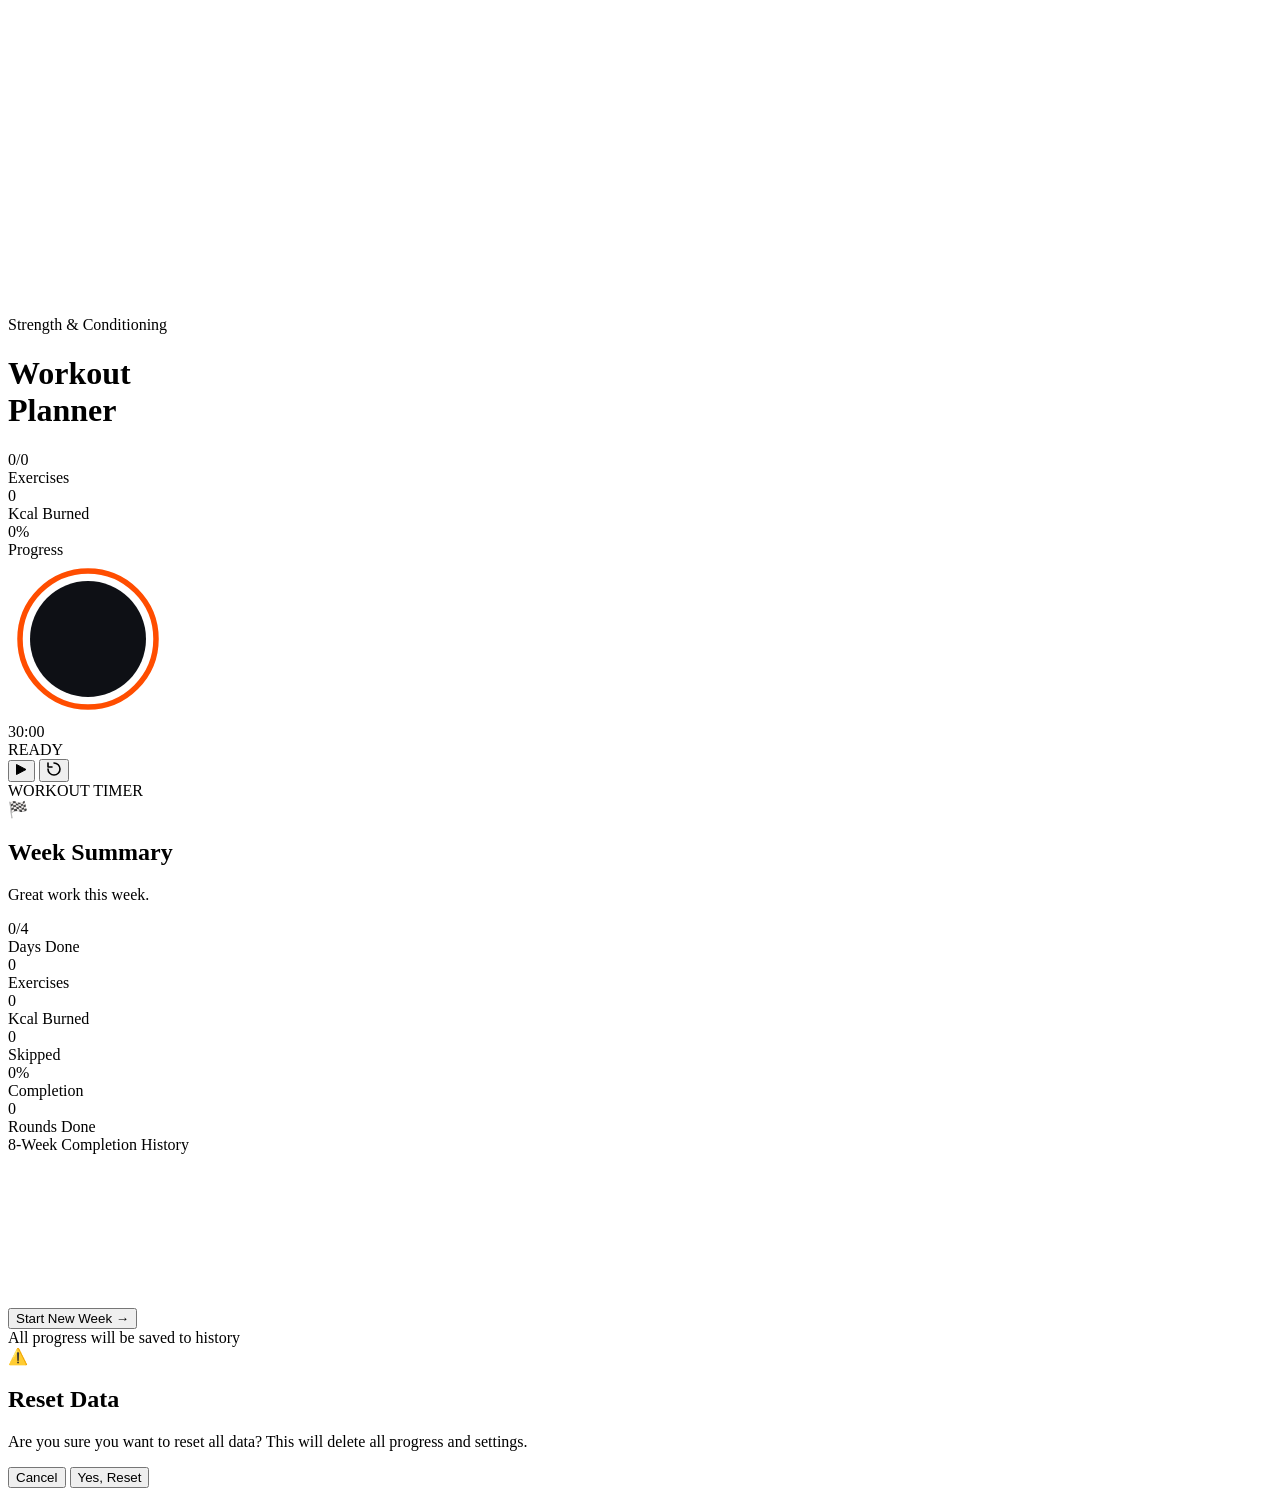
==== index.html @ 4bdf4607 "Add initial index.html for Workout Planner Initial HTML structure for the Workout Planner applicatio" ====
<!DOCTYPE html>
<html lang="en">
<head>
  <meta charset="UTF-8">
  <meta name="viewport" content="width=device-width, initial-scale=1.0">
  <title>Workout Planner</title>
  <link rel="preconnect" href="https://fonts.googleapis.com">
  <link href="https://fonts.googleapis.com/css2?family=Bebas+Neue&family=Syne:wght@300;400;500;600&display=swap" rel="stylesheet">
  <link rel="stylesheet" href="style.css">
</head>
<body>

  <!-- Particle background -->
  <canvas id="canvas"></canvas>

  <!-- Click ripple layer -->
  <div id="ripple-container"></div>

  <!-- Confetti canvas layer -->
  <canvas id="confetti-canvas"></canvas>

  <div class="wrap">

    <!-- ── Header ─────────────────────────────────────────── -->
    <header>
      <div class="eyebrow">Strength &amp; Conditioning</div>
      <h1>Workout<br>Planner</h1>
      <div class="header-divider"></div>
      <!-- Streak counter rendered by JS -->
      <div id="streak-display" class="streak-display" style="display:none"></div>
    </header>

    <!-- ── Stats Bar ──────────────────────────────────────── -->
    <div class="stats">
      <div class="stat">
        <div class="stat-num" id="s-progress">0/0</div>
        <div class="stat-lbl">Exercises</div>
      </div>
      <div class="stat">
        <div class="stat-num" id="s-cals">0</div>
        <div class="stat-lbl">Kcal Burned</div>
      </div>
      <div class="stat">
        <div class="stat-num" id="s-pct">0%</div>
        <div class="stat-lbl">Progress</div>
      </div>
    </div>

    <!-- ── Day Cards (rendered by JS) ────────────────────── -->
    <div class="days" id="days-container"></div>

  </div><!-- /wrap -->

  <!-- ── Timer Widget ───────────────────────────────────── -->
  <div class="timer-wrap" id="timerWidget">
    <div class="timer-svg-wrap" id="timerSvgWrap">
      <svg viewBox="0 0 160 160" width="160" height="160">
        <!-- Track -->
        <circle cx="80" cy="80" r="68"
          fill="none" stroke="rgba(255,255,255,0.05)" stroke-width="5.5"/>
        <!-- Progress Arc -->
        <circle id="timerArc" cx="80" cy="80" r="68"
          fill="none" stroke="#FF4D00" stroke-width="5.5"
          stroke-linecap="round"
          stroke-dasharray="427.26 427.26"
          transform="rotate(-90 80 80)"/>
        <!-- Inner bg -->
        <circle cx="80" cy="80" r="58" fill="rgba(7,9,14,0.97)"/>
      </svg>
      <div class="timer-inner">
        <div id="timerTime">30:00</div>
        <div class="timer-status" id="timerStatus">READY</div>
        <div class="timer-btns">
          <button class="tbtn tbtn-play" id="timerPlayBtn" title="Play / Pause">
            <svg id="playIcon" width="11" height="13" viewBox="0 0 11 13" fill="currentColor">
              <path d="M0.5 1.5L10 6.5L0.5 11.5V1.5Z" stroke="currentColor" stroke-width="1" stroke-linejoin="round"/>
            </svg>
            <svg id="pauseIcon" width="11" height="13" viewBox="0 0 11 13" fill="currentColor" style="display:none">
              <rect x="0.5" y="1" width="3.5" height="11" rx="1"/>
              <rect x="7" y="1" width="3.5" height="11" rx="1"/>
            </svg>
          </button>
          <button class="tbtn tbtn-reset" id="timerResetBtn" title="Reset">
            <svg width="14" height="14" viewBox="0 0 14 14" fill="none" stroke="currentColor" stroke-width="1.6" stroke-linecap="round" stroke-linejoin="round">
              <path d="M1 7A6 6 0 1 0 7 1"/>
              <polyline points="1,1 1,5 5,5"/>
            </svg>
          </button>
        </div>
      </div>
    </div>
    <!-- Rest mode label shown beneath timer when auto-triggered -->
    <div class="timer-label" id="timerLabel">WORKOUT TIMER</div>
  </div>

  <!-- ── Week Summary Modal ─────────────────────────────── -->
  <div class="modal-bg" id="weekModal">
    <div class="modal">
      <div class="modal-icon">🏁</div>
      <h2>Week Summary</h2>
      <p class="modal-msg" id="m-msg">Great work this week.</p>

      <div class="modal-stats">
        <div class="modal-stat modal-stat-accent">
          <div class="modal-stat-num" id="m-days">0/4</div>
          <div class="modal-stat-lbl">Days Done</div>
        </div>
        <div class="modal-stat">
          <div class="modal-stat-num" id="m-exer">0</div>
          <div class="modal-stat-lbl">Exercises</div>
        </div>
        <div class="modal-stat modal-stat-cals">
          <div class="modal-stat-num" id="m-cals">0</div>
          <div class="modal-stat-lbl">Kcal Burned</div>
        </div>
        <div class="modal-stat">
          <div class="modal-stat-num" id="m-skipped">0</div>
          <div class="modal-stat-lbl">Skipped</div>
        </div>
        <div class="modal-stat">
          <div class="modal-stat-num" id="m-pct">0%</div>
          <div class="modal-stat-lbl">Completion</div>
        </div>
        <div class="modal-stat">
          <div class="modal-stat-num" id="m-rounds">0</div>
          <div class="modal-stat-lbl">Rounds Done</div>
        </div>
      </div>

      <!-- Previous week comparison -->
      <div class="prev-week-row" id="prevWeekRow" style="display:none">
        <span class="pw-label">vs last week</span>
        <span class="pw-delta" id="pw-delta"></span>
      </div>

      <!-- 8-Week Progress Chart -->
      <div class="week-chart-wrap" id="weekChartWrap">
        <div class="week-chart-title">8-Week Completion History</div>
        <canvas id="weekChart" class="week-chart"></canvas>
      </div>

      <button class="btn-primary" id="newWeekBtn">Start New Week →</button>
      <div class="modal-hint">All progress will be saved to history</div>
    </div>
  </div>

  <!-- ── Reset Data Modal ─────────────────────────────── -->
  <div class="modal-bg" id="resetModal">
    <div class="modal">
      <div class="modal-icon">⚠️</div>
      <h2>Reset Data</h2>
      <p class="modal-msg">Are you sure you want to reset all data? This will delete all progress and settings.</p>
      <div class="modal-actions">
        <button class="btn-secondary" id="resetCancel">Cancel</button>
        <button class="btn-primary" id="resetConfirm">Yes, Reset</button>
      </div>
    </div>
  </div>

  <script src="app.js"></script>
</body>
</html>
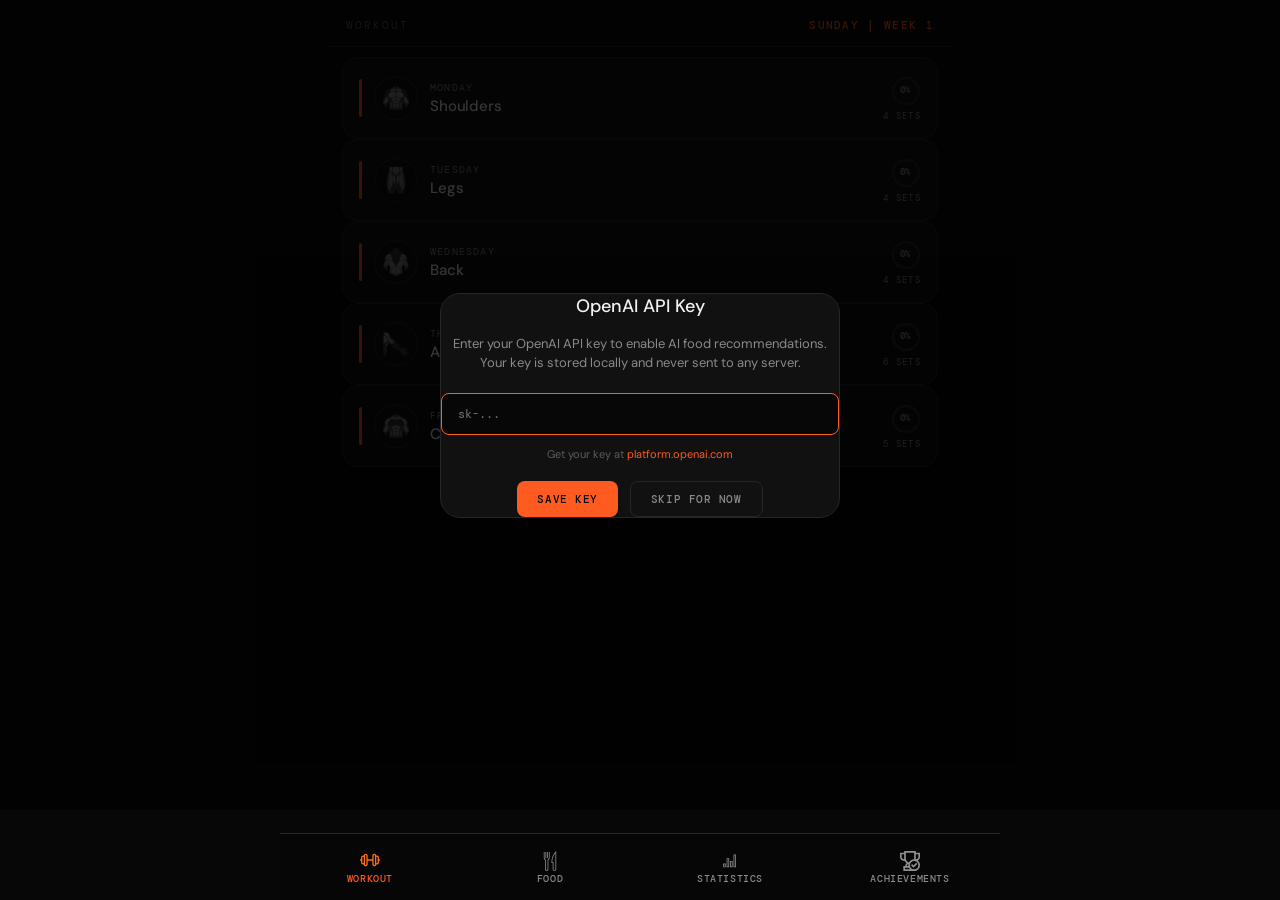
==== commit 74d97bdf: "Add files via upload" ====
--- a/index.html
+++ b/index.html
@@ -2,161 +2,281 @@
 <html lang="en">
 <head>
   <meta charset="UTF-8">
-  <meta name="viewport" content="width=device-width, initial-scale=1.0">
+  <meta name="viewport" content="width=device-width, initial-scale=1.0, viewport-fit=cover">
   <title>Workout Planner</title>
   <link rel="preconnect" href="https://fonts.googleapis.com">
-  <link href="https://fonts.googleapis.com/css2?family=Bebas+Neue&family=Syne:wght@300;400;500;600&display=swap" rel="stylesheet">
-  <link rel="stylesheet" href="style.css">
+  <link href="https://fonts.googleapis.com/css2?family=DM+Mono:wght@300;400;500&family=DM+Sans:ital,wght@0,300;0,400;0,500;1,300&display=swap" rel="stylesheet">
+  <link rel="stylesheet" href="workout.css">
 </head>
 <body>
-
-  <!-- Particle background -->
-  <canvas id="canvas"></canvas>
-
-  <!-- Click ripple layer -->
-  <div id="ripple-container"></div>
-
-  <!-- Confetti canvas layer -->
-  <canvas id="confetti-canvas"></canvas>
-
-  <div class="wrap">
-
-    <!-- ── Header ─────────────────────────────────────────── -->
+  <div id="achievement-toast" class="achievement-toast">
+    <span class="achievement-toast-icon"></span>
+    <span class="achievement-toast-text"></span>
+  </div>
+  <div id="achievement-overlay" class="achievement-overlay">
+    <div class="achievement-icon-wrapper">
+      <img id="achievement-icon-img" src="" alt="">
+    </div>
+    <div class="achievement-name" id="achievement-name-text"></div>
+    <div class="achievement-quote" id="achievement-quote-text">"This is just the beginning"</div>
+  </div>
+  <div id="week-modal" class="modal hidden">
+    <div class="modal-backdrop"></div>
+    <div class="modal-content">
+      <div id="modal-inner"></div>
+    </div>
+  </div>
+  <div id="reset-modal-1" class="modal hidden">
+    <div class="modal-backdrop"></div>
+    <div class="modal-content reset-modal-content">
+      <div class="reset-warning-icon">⚠️</div>
+      <h3 class="reset-title">Reset All Data?</h3>
+      <p class="reset-message">This will reset your current week to Week 1 and clear ALL workout data. This action cannot be undone.</p>
+      <div class="reset-actions">
+        <button id="reset-no-1" class="btn-reset-no">No, Cancel</button>
+        <button id="reset-yes-1" class="btn-reset-yes">Yes, I'm Sure</button>
+      </div>
+    </div>
+  </div>
+  <div id="reset-modal-2" class="modal hidden">
+    <div class="modal-backdrop"></div>
+    <div class="modal-content reset-modal-content">
+      <div class="reset-warning-icon">⚠️</div>
+      <h3 class="reset-title">Final Confirmation</h3>
+      <p class="reset-message">To complete the reset, type "Reset" below:</p>
+      <div class="reset-input-group">
+        <input type="text" id="reset-confirm-input" class="reset-input" placeholder="Reset" autocomplete="off">
+      </div>
+      <div class="reset-actions">
+        <button id="reset-no-2" class="btn-reset-no">Cancel</button>
+        <button id="reset-yes-2" class="btn-reset-yes" disabled>Confirm Reset</button>
+      </div>
+    </div>
+  </div>
+  <div id="api-key-modal" class="modal hidden">
+    <div class="modal-backdrop"></div>
+    <div class="modal-content api-key-modal-content">
+      <h3 class="api-key-title">OpenAI API Key</h3>
+      <p class="api-key-message">Enter your OpenAI API key to enable AI food recommendations. Your key is stored locally and never sent to any server.</p>
+      <div class="api-key-input-group">
+        <input type="password" id="api-key-input" class="api-key-input" placeholder="sk-..." autocomplete="off">
+      </div>
+      <p class="api-key-note">Get your key at <a href="https://platform.openai.com/api-keys" target="_blank" rel="noopener">platform.openai.com</a></p>
+      <div class="api-key-actions">
+        <button id="api-key-save" class="btn-api-key-save">Save Key</button>
+        <button id="api-key-skip" class="btn-api-key-skip">Skip for Now</button>
+      </div>
+    </div>
+  </div>
+  <div id="timer-bar" class="timer-bar hidden">
+    <div class="timer-inner">
+      <div class="timer-left">
+        <div class="timer-pulse"></div>
+        <span id="timer-day-label"></span>
+      </div>
+      <span id="timer-display">00:00</span>
+    </div>
+  </div>
+
+  <div class="app-shell">
     <header>
-      <div class="eyebrow">Strength &amp; Conditioning</div>
-      <h1>Workout<br>Planner</h1>
-      <div class="header-divider"></div>
-      <!-- Streak counter rendered by JS -->
-      <div id="streak-display" class="streak-display" style="display:none"></div>
+      <span class="wordmark">Workout</span>
+      <span id="today-label" class="today-label"></span>
     </header>
 
-    <!-- ── Stats Bar ──────────────────────────────────────── -->
-    <div class="stats">
-      <div class="stat">
-        <div class="stat-num" id="s-progress">0/0</div>
-        <div class="stat-lbl">Exercises</div>
-      </div>
-      <div class="stat">
-        <div class="stat-num" id="s-cals">0</div>
-        <div class="stat-lbl">Kcal Burned</div>
-      </div>
-      <div class="stat">
-        <div class="stat-num" id="s-pct">0%</div>
-        <div class="stat-lbl">Progress</div>
-      </div>
-    </div>
-
-    <!-- ── Day Cards (rendered by JS) ────────────────────── -->
-    <div class="days" id="days-container"></div>
-
-  </div><!-- /wrap -->
-
-  <!-- ── Timer Widget ───────────────────────────────────── -->
-  <div class="timer-wrap" id="timerWidget">
-    <div class="timer-svg-wrap" id="timerSvgWrap">
-      <svg viewBox="0 0 160 160" width="160" height="160">
-        <!-- Track -->
-        <circle cx="80" cy="80" r="68"
-          fill="none" stroke="rgba(255,255,255,0.05)" stroke-width="5.5"/>
-        <!-- Progress Arc -->
-        <circle id="timerArc" cx="80" cy="80" r="68"
-          fill="none" stroke="#FF4D00" stroke-width="5.5"
-          stroke-linecap="round"
-          stroke-dasharray="427.26 427.26"
-          transform="rotate(-90 80 80)"/>
-        <!-- Inner bg -->
-        <circle cx="80" cy="80" r="58" fill="rgba(7,9,14,0.97)"/>
-      </svg>
-      <div class="timer-inner">
-        <div id="timerTime">30:00</div>
-        <div class="timer-status" id="timerStatus">READY</div>
-        <div class="timer-btns">
-          <button class="tbtn tbtn-play" id="timerPlayBtn" title="Play / Pause">
-            <svg id="playIcon" width="11" height="13" viewBox="0 0 11 13" fill="currentColor">
-              <path d="M0.5 1.5L10 6.5L0.5 11.5V1.5Z" stroke="currentColor" stroke-width="1" stroke-linejoin="round"/>
-            </svg>
-            <svg id="pauseIcon" width="11" height="13" viewBox="0 0 11 13" fill="currentColor" style="display:none">
-              <rect x="0.5" y="1" width="3.5" height="11" rx="1"/>
-              <rect x="7" y="1" width="3.5" height="11" rx="1"/>
-            </svg>
+    <main id="app-panels" class="app-panels">
+      <section id="workout-panel" class="tab-panel is-active" data-panel="workout" aria-label="Workout tab">
+        <div id="days-container"></div>
+        <section id="week-summary" class="week-summary hidden"></section>
+      </section>
+
+      <section id="food-panel" class="tab-panel" data-panel="food" aria-label="Food tab">
+        <div class="food-container">
+          <button id="generate-recommendations-btn" class="generate-recommendations-btn">
+            Generate Recommendations
           </button>
-          <button class="tbtn tbtn-reset" id="timerResetBtn" title="Reset">
-            <svg width="14" height="14" viewBox="0 0 14 14" fill="none" stroke="currentColor" stroke-width="1.6" stroke-linecap="round" stroke-linejoin="round">
-              <path d="M1 7A6 6 0 1 0 7 1"/>
-              <polyline points="1,1 1,5 5,5"/>
-            </svg>
-          </button>
-        </div>
-      </div>
-    </div>
-    <!-- Rest mode label shown beneath timer when auto-triggered -->
-    <div class="timer-label" id="timerLabel">WORKOUT TIMER</div>
-  </div>
-
-  <!-- ── Week Summary Modal ─────────────────────────────── -->
-  <div class="modal-bg" id="weekModal">
-    <div class="modal">
-      <div class="modal-icon">🏁</div>
-      <h2>Week Summary</h2>
-      <p class="modal-msg" id="m-msg">Great work this week.</p>
-
-      <div class="modal-stats">
-        <div class="modal-stat modal-stat-accent">
-          <div class="modal-stat-num" id="m-days">0/4</div>
-          <div class="modal-stat-lbl">Days Done</div>
-        </div>
-        <div class="modal-stat">
-          <div class="modal-stat-num" id="m-exer">0</div>
-          <div class="modal-stat-lbl">Exercises</div>
-        </div>
-        <div class="modal-stat modal-stat-cals">
-          <div class="modal-stat-num" id="m-cals">0</div>
-          <div class="modal-stat-lbl">Kcal Burned</div>
-        </div>
-        <div class="modal-stat">
-          <div class="modal-stat-num" id="m-skipped">0</div>
-          <div class="modal-stat-lbl">Skipped</div>
-        </div>
-        <div class="modal-stat">
-          <div class="modal-stat-num" id="m-pct">0%</div>
-          <div class="modal-stat-lbl">Completion</div>
-        </div>
-        <div class="modal-stat">
-          <div class="modal-stat-num" id="m-rounds">0</div>
-          <div class="modal-stat-lbl">Rounds Done</div>
-        </div>
-      </div>
-
-      <!-- Previous week comparison -->
-      <div class="prev-week-row" id="prevWeekRow" style="display:none">
-        <span class="pw-label">vs last week</span>
-        <span class="pw-delta" id="pw-delta"></span>
-      </div>
-
-      <!-- 8-Week Progress Chart -->
-      <div class="week-chart-wrap" id="weekChartWrap">
-        <div class="week-chart-title">8-Week Completion History</div>
-        <canvas id="weekChart" class="week-chart"></canvas>
-      </div>
-
-      <button class="btn-primary" id="newWeekBtn">Start New Week →</button>
-      <div class="modal-hint">All progress will be saved to history</div>
-    </div>
-  </div>
-
-  <!-- ── Reset Data Modal ─────────────────────────────── -->
-  <div class="modal-bg" id="resetModal">
-    <div class="modal">
-      <div class="modal-icon">⚠️</div>
-      <h2>Reset Data</h2>
-      <p class="modal-msg">Are you sure you want to reset all data? This will delete all progress and settings.</p>
-      <div class="modal-actions">
-        <button class="btn-secondary" id="resetCancel">Cancel</button>
-        <button class="btn-primary" id="resetConfirm">Yes, Reset</button>
-      </div>
-    </div>
-  </div>
-
-  <script src="app.js"></script>
+          <div id="recommendations-area" class="recommendations-area">
+            <div class="recommendations-empty">Empty</div>
+          </div>
+          <div class="tools-section">
+            <h3 class="tools-subheader">Tools</h3>
+            <div class="tools-grid">
+              <button id="bmi-btn" class="tool-button" aria-label="BMI Calculator">
+                <img src="icons/BMI.svg" alt="BMI" class="tool-icon-img">
+              </button>
+              <button id="water-btn" class="tool-button" aria-label="Water Tracker">
+                <img src="icons/water%20tracker.svg" alt="Water" class="tool-icon-img">
+              </button>
+              <button id="food-btn" class="tool-button" aria-label="Food Logger">
+                <img src="icons/Food.svg" alt="Food" class="tool-icon-img">
+              </button>
+              <button id="protein-btn" class="tool-button" aria-label="Protein Calculator">
+                <img src="icons/protein.svg" alt="Protein" class="tool-icon-img">
+              </button>
+              <button id="calorie-btn" class="tool-button" aria-label="Calorie Estimator">
+                <img src="icons/calorie%20estimate.svg" alt="Calories" class="tool-icon-img">
+              </button>
+            </div>
+          </div>
+        </div>
+      </section>
+
+      <div id="bmi-modal" class="modal hidden">
+        <div class="modal-backdrop"></div>
+        <div class="modal-content bmi-modal-content">
+          <h3 class="bmi-title">BMI Calculator</h3>
+          <div class="bmi-inputs">
+            <div class="bmi-input-group">
+              <label for="bmi-height">Height (cm)</label>
+              <input type="number" id="bmi-height" class="bmi-input" placeholder="175" min="50" max="300">
+            </div>
+            <div class="bmi-input-group">
+              <input type="number" id="bmi-weight" class="bmi-input" placeholder="70" min="20" max="300">
+            </div>
+          </div>
+          <div id="bmi-result" class="bmi-result hidden">
+            <div class="bmi-chart-container">
+              <canvas id="bmi-gauge-chart"></canvas>
+              <div class="bmi-chart-value">
+                <span id="bmi-chart-number">--</span>
+                <span class="bmi-chart-label">BMI</span>
+              </div>
+            </div>
+            <div class="bmi-category" id="bmi-category">--</div>
+          </div>
+          <div class="bmi-actions">
+            <button id="bmi-close" class="btn-bmi-close">Close</button>
+            <button id="bmi-calculate" class="btn-bmi-calculate">Calculate</button>
+          </div>
+        </div>
+      </div>
+
+      <div id="water-modal" class="modal hidden">
+        <div class="modal-backdrop"></div>
+        <div class="modal-content tool-modal-content">
+          <h3 class="tool-title">Water Tracker</h3>
+          <div class="water-display">
+            <div class="water-amount" id="water-amount">0 ml</div>
+            <div class="water-status" id="water-status">Start drinking!</div>
+            <div class="water-bar">
+              <div class="water-fill" id="water-fill" style="width: 0%"></div>
+            </div>
+          </div>
+          <div class="water-controls">
+            <button id="water-minus" class="water-btn water-minus">−</button>
+            <button id="water-plus" class="water-btn water-plus">+</button>
+          </div>
+          <div class="water-note">500ml per click • Goal: 2000ml</div>
+          <div class="tool-actions">
+            <button id="water-close" class="btn-tool-close">Close</button>
+          </div>
+        </div>
+      </div>
+
+      <div id="protein-modal" class="modal hidden">
+        <div class="modal-backdrop"></div>
+        <div class="modal-content tool-modal-content">
+          <h3 class="tool-title">Protein Calculator</h3>
+          <p class="tool-subtitle">Based on active lifestyle (2.0g/kg)</p>
+          <div class="tool-inputs">
+            <div class="tool-input-group">
+              <label for="protein-weight">Weight (kg)</label>
+              <input type="number" id="protein-weight" class="tool-input" placeholder="70" min="20" max="300">
+            </div>
+          </div>
+          <div id="protein-result" class="tool-result hidden">
+            <div class="tool-value" id="protein-value">--</div>
+            <div class="tool-unit">grams per day</div>
+          </div>
+          <div class="tool-actions">
+            <button id="protein-close" class="btn-tool-close">Close</button>
+            <button id="protein-calculate" class="btn-tool-calculate">Calculate</button>
+          </div>
+        </div>
+      </div>
+
+      <div id="calorie-modal" class="modal hidden">
+        <div class="modal-backdrop"></div>
+        <div class="modal-content tool-modal-content">
+          <h3 class="tool-title">Calorie Estimator</h3>
+          <p class="tool-subtitle">Based on active lifestyle</p>
+          <div class="tool-inputs">
+            <div class="tool-input-group">
+              <label for="calorie-weight">Weight (kg)</label>
+              <input type="number" id="calorie-weight" class="tool-input" placeholder="70" min="20" max="300">
+            </div>
+          </div>
+          <div id="calorie-result" class="tool-result hidden">
+            <div class="tool-value" id="calorie-value">--</div>
+            <div class="tool-unit">calories per day</div>
+          </div>
+          <div class="tool-actions">
+            <button id="calorie-close" class="btn-tool-close">Close</button>
+            <button id="calorie-calculate" class="btn-tool-calculate">Calculate</button>
+          </div>
+        </div>
+      </div>
+
+      <div id="food-modal" class="modal hidden">
+        <div class="modal-backdrop"></div>
+        <div class="modal-content tool-modal-content">
+          <h3 class="tool-title">Food Logger</h3>
+          <div class="food-display">
+            <div class="food-amount" id="food-amount">0 cal</div>
+            <div class="food-status" id="food-status">Log your meals!</div>
+          </div>
+          <div class="food-suggestion-chips">
+            <button class="food-chip" data-calories="100">100</button>
+            <button class="food-chip" data-calories="200">200</button>
+            <button class="food-chip" data-calories="500">500</button>
+          </div>
+          <div class="water-controls">
+            <button id="food-minus" class="water-btn water-minus">−</button>
+            <button id="food-plus" class="water-btn water-plus">+</button>
+          </div>
+          <div class="food-note">Quick add or use +/- • Click chips for instant add</div>
+          <div class="tool-actions">
+            <button id="food-close" class="btn-tool-close">Close</button>
+          </div>
+        </div>
+      </div>
+
+      <section id="statistics-panel" class="tab-panel" data-panel="statistics" aria-label="Statistics tab">
+        <div id="stats-container" class="stats-container">
+          <div id="bmi-history-container"></div>
+        </div>
+      </section>
+            <section id="achievements-panel" class="tab-panel" data-panel="achievements" aria-label="Achievements tab">
+        <div id="achievements-container" class="achievements-container"></div>
+      </section>
+    </main>
+  </div>
+
+  <nav class="bottom-tabs" aria-label="Primary">
+    <button class="tab-button is-active" data-tab="workout" aria-controls="workout-panel" aria-selected="true" type="button">
+      <img src="icons/Workout.svg" alt="" aria-hidden="true">
+      <span>Workout</span>
+    </button>
+    <button class="tab-button" data-tab="food" aria-controls="food-panel" aria-selected="false" type="button">
+      <img src="icons/Food.svg" alt="" aria-hidden="true">
+      <span>Food</span>
+    </button>
+    <button class="tab-button" data-tab="statistics" aria-controls="statistics-panel" aria-selected="false" type="button">
+      <img src="icons/Statistics.svg" alt="" aria-hidden="true">
+      <span>Statistics</span>
+    </button>
+    <button class="tab-button" data-tab="achievements" aria-controls="achievements-panel" aria-selected="false" type="button">
+      <img src="icons/Achievements.svg" alt="" aria-hidden="true">
+      <span>Achievements</span>
+    </button>
+  </nav>
+
+  <script src="https://cdn.jsdelivr.net/npm/chart.js@4.4.0/dist/chart.umd.min.js"></script>
+<script src="https://cdn.jsdelivr.net/npm/chartjs-plugin-annotation@3.0.1/dist/chartjs-plugin-annotation.min.js"></script>
+  <script src="achievements.js"></script>
+  <script src="food.js"></script>
+  <script src="tools.js"></script>
+  <script src="statistics.js"></script>
+  <script src="workout.js"></script>
 </body>
 </html>
--- a/workout.css
+++ b/workout.css
@@ -0,0 +1,4654 @@
+*, *::before, *::after {
+  box-sizing: border-box;
+  margin: 0;
+  padding: 0;
+}
+
+:root {
+  --bg: #080808;
+  --surface: #121212;
+  --surface-hi: #181818;
+  --surface-deep: #0d0d0d;
+  --border: #222;
+  --border-hi: #2e2e2e;
+  --text: #f0f0f0;
+  --text-dim: #777;
+  --text-faint: #333;
+  --a1: #ff4d1a;
+  --a2: #ff9100;
+  --grad: linear-gradient(120deg, var(--a1), var(--a2));
+  --radius-card: 16px;
+  --radius-sm: 8px;
+  --radius-xs: 5px;
+  --radius-pill: 100px;
+}
+
+html {
+  scroll-behavior: smooth;
+  -webkit-overflow-scrolling: touch;
+  overscroll-behavior: none;
+}
+
+/* Custom Orange Scrollbar */
+::-webkit-scrollbar {
+  width: 8px;
+  height: 8px;
+}
+
+::-webkit-scrollbar-track {
+  background: rgba(255, 255, 255, 0.05);
+  border-radius: 4px;
+}
+
+::-webkit-scrollbar-thumb {
+  background: linear-gradient(180deg, rgba(255, 145, 0, 0.8), rgba(255, 77, 26, 0.8));
+  border-radius: 4px;
+}
+
+::-webkit-scrollbar-thumb:hover {
+  background: linear-gradient(180deg, rgba(255, 145, 0, 1), rgba(255, 77, 26, 1));
+}
+
+/* Firefox scrollbar */
+* {
+  scrollbar-width: thin;
+  scrollbar-color: rgba(255, 77, 26, 0.8) rgba(255, 255, 255, 0.05);
+}
+
+body {
+  background: var(--bg);
+  color: var(--text);
+  font-family: 'DM Sans', sans-serif;
+  font-weight: 400;
+  min-height: 100dvh;
+  padding-top: 44px;
+  -webkit-font-smoothing: antialiased;
+  -moz-osx-font-smoothing: grayscale;
+}
+
+.hidden {
+  display: none !important;
+}
+
+.timer-bar {
+  position: fixed;
+  top: 0;
+  left: 0;
+  right: 0;
+  z-index: 100;
+  height: 44px;
+  background: rgba(8,8,8,0.95);
+  backdrop-filter: blur(20px);
+  -webkit-backdrop-filter: blur(20px);
+  border-bottom: 1px solid rgba(255,255,255,0.08);
+  box-shadow: 0 1px 0 rgba(0,0,0,0.3);
+}
+
+.timer-inner {
+  max-width: 540px;
+  margin: 0 auto;
+  height: 100%;
+  display: flex;
+  align-items: center;
+  justify-content: space-between;
+  padding: 0 24px;
+}
+
+.timer-left {
+  display: flex;
+  align-items: center;
+  gap: 10px;
+}
+
+.timer-pulse {
+  width: 6px;
+  height: 6px;
+  border-radius: 50%;
+  background: var(--a1);
+  animation: pulse 2s ease-in-out infinite;
+  flex-shrink: 0;
+  box-shadow: 0 0 8px rgba(255,90,31,0.4);
+}
+
+@keyframes pulse {
+  0%, 100% { opacity: 1; transform: scale(1); box-shadow: 0 0 0 0 rgba(255,90,31,0.5); }
+  50% { opacity: 0.6; transform: scale(0.8); box-shadow: 0 0 0 6px rgba(255,90,31,0); }
+}
+
+#timer-day-label {
+  font-family: 'DM Mono', monospace;
+  font-size: 9px;
+  font-weight: 500;
+  letter-spacing: 0.16em;
+  text-transform: uppercase;
+  color: var(--text-dim);
+}
+
+#timer-display {
+  font-family: 'DM Mono', monospace;
+  font-size: 16px;
+  font-weight: 600;
+  letter-spacing: 0.02em;
+  background: linear-gradient(135deg, var(--a1), var(--a2));
+  -webkit-background-clip: text;
+  -webkit-text-fill-color: transparent;
+  background-clip: text;
+  text-shadow: 0 0 20px rgba(255,90,31,0.3);
+}
+
+header {
+  max-width: 540px;
+  margin: 0 auto;
+  padding: 28px 20px 20px;
+  display: flex;
+  align-items: center;
+  justify-content: space-between;
+}
+
+.wordmark {
+  font-family: 'DM Mono', monospace;
+  font-size: 11px;
+  font-weight: 400;
+  letter-spacing: 0.18em;
+  text-transform: uppercase;
+  color: var(--text-faint);
+}
+
+.today-label {
+  font-family: 'DM Mono', monospace;
+  font-size: 11px;
+  font-weight: 500;
+  letter-spacing: 0.12em;
+  text-transform: uppercase;
+  background: var(--grad);
+  -webkit-background-clip: text;
+  -webkit-text-fill-color: transparent;
+  background-clip: text;
+}
+
+main {
+  max-width: 540px;
+  margin: 0 auto;
+  padding: 8px 16px 72px;
+  display: flex;
+  flex-direction: column;
+  gap: 8px;
+}
+
+.day {
+  border-radius: var(--radius-card);
+  overflow: hidden;
+  border: 1px solid var(--border);
+  background: var(--surface);
+  transition: border-color 0.3s, box-shadow 0.3s;
+  box-shadow: 0 2px 12px rgba(0,0,0,0.4);
+}
+
+.day.open {
+  border-color: var(--border-hi);
+  box-shadow: 0 4px 24px rgba(0,0,0,0.55);
+}
+
+.day.status-active {
+  border-color: rgba(255, 100, 26, 0.25);
+  box-shadow: 0 4px 28px rgba(255,77,26,0.1);
+}
+
+.day-header {
+  display: flex;
+  align-items: center;
+  justify-content: space-between;
+  padding: 18px 20px;
+  cursor: pointer;
+  user-select: none;
+  -webkit-user-select: none;
+  transition: background 0.15s;
+  border-radius: var(--radius-card) var(--radius-card) 0 0;
+  gap: 14px;
+  position: relative;
+  overflow: hidden;
+  touch-action: manipulation;
+  -webkit-tap-highlight-color: transparent;
+}
+
+.day:not(.open) .day-header {
+  border-radius: var(--radius-card);
+}
+
+.day-header-tint {
+  position: absolute;
+  inset: 0;
+  pointer-events: none;
+  border-radius: inherit;
+  opacity: 0;
+  transition: opacity 0.5s ease;
+}
+
+.day-header:hover .day-header-tint {
+  opacity: 1;
+  background: rgba(255,255,255,0.02);
+}
+
+.day-left {
+  display: flex;
+  align-items: center;
+  gap: 16px;
+  flex: 1;
+  min-width: 0;
+  position: relative;
+  z-index: 1;
+}
+
+.app-panels {
+  -webkit-overflow-scrolling: touch;
+}
+
+.day-icon {
+  width: 52px;
+  height: 52px;
+  border-radius: 50%;
+  background: transparent;
+  border: none;
+  display: flex;
+  align-items: center;
+  justify-content: center;
+  flex-shrink: 0;
+  font-size: 28px;
+  transition: opacity 0.25s ease;
+  position: relative;
+  cursor: pointer;
+  touch-action: manipulation;
+  -webkit-tap-highlight-color: transparent;
+}
+
+.day-icon:active {
+  transform: scale(0.92);
+  opacity: 0.7;
+}
+
+.day-icon img {
+  width: 36px;
+  height: 36px;
+  object-fit: contain;
+  opacity: 0.7;
+  transition: opacity 0.25s ease;
+}
+
+.day-icon:hover img {
+  opacity: 0.9;
+}
+
+.day.active-day {
+  border-color: rgba(255, 100, 26, 0.15);
+  box-shadow: 0 4px 24px rgba(255,77,26,0.08), 0 0 0 1px rgba(255, 100, 26, 0.05);
+}
+
+.day.status-active .day-icon {
+  opacity: 0.9;
+}
+
+.day.status-active .day-icon img {
+  opacity: 1;
+}
+
+.day-text {
+  display: flex;
+  flex-direction: column;
+  gap: 2px;
+  min-width: 0;
+}
+
+.day-name {
+  font-family: 'DM Mono', monospace;
+  font-size: 10px;
+  font-weight: 400;
+  letter-spacing: 0.12em;
+  text-transform: uppercase;
+  color: var(--text-dim);
+}
+
+.day-type {
+  font-size: 16px;
+  font-weight: 500;
+  color: var(--text);
+  white-space: nowrap;
+  overflow: hidden;
+  text-overflow: ellipsis;
+  letter-spacing: -0.01em;
+}
+
+.day-right {
+  display: flex;
+  flex-direction: column;
+  align-items: flex-end;
+  gap: 6px;
+  flex-shrink: 0;
+  position: relative;
+  z-index: 1;
+}
+
+.progress-ring-wrap {
+  position: relative;
+  width: 34px;
+  height: 34px;
+}
+
+.progress-ring-wrap svg {
+  transform: rotate(-90deg);
+}
+
+.ring-bg {
+  fill: none;
+  stroke: var(--border-hi);
+  stroke-width: 2;
+}
+
+.ring-fill {
+  fill: none;
+  stroke-width: 2;
+  stroke-linecap: round;
+  stroke-dasharray: 82;
+  stroke-dashoffset: 82;
+  transition: stroke-dashoffset 0.4s ease, stroke 0.4s ease;
+}
+
+.ring-label {
+  position: absolute;
+  top: 0;
+  left: 0;
+  width: 100%;
+  height: 100%;
+  display: flex;
+  align-items: center;
+  justify-content: center;
+  font-family: 'DM Mono', monospace;
+  font-size: 9px;
+  font-weight: 500;
+  color: var(--text-dim);
+  line-height: 1;
+  text-align: center;
+}
+
+.day-status-badge {
+  font-family: 'DM Mono', monospace;
+  font-size: 9px;
+  letter-spacing: 0.1em;
+  text-transform: uppercase;
+  color: var(--text-faint);
+  white-space: nowrap;
+}
+
+.day.status-active .day-status-badge {
+  color: var(--a2);
+}
+
+.exercises {
+  display: none;
+  flex-direction: column;
+  border-top: 1px solid var(--border);
+  background: var(--surface-deep);
+  border-radius: 0 0 var(--radius-card) var(--radius-card);
+}
+
+.day.open .exercises {
+  display: flex;
+}
+
+.exercises-list {
+  display: flex;
+  flex-direction: column;
+  padding: 6px 0;
+}
+
+.exercise {
+  display: flex;
+  align-items: center;
+  gap: 14px;
+  padding: 12px 18px;
+  cursor: pointer;
+  transition: background 0.15s;
+  border-radius: var(--radius-sm);
+  margin: 1px 8px;
+  touch-action: manipulation;
+  -webkit-tap-highlight-color: transparent;
+  position: relative;
+}
+
+.exercise:active {
+  background: rgba(255,255,255,0.05);
+  transform: scale(0.995);
+}
+
+.exercise:hover {
+  background: rgba(255,255,255,0.03);
+}
+
+.exercise.done {
+  background: transparent;
+}
+
+.exercise.skipped {
+  background: rgba(220, 40, 20, 0.05);
+}
+
+.check {
+  width: 20px;
+  height: 20px;
+  border-radius: var(--radius-xs);
+  border: 1.5px solid #282828;
+  flex-shrink: 0;
+  display: flex;
+  align-items: center;
+  justify-content: center;
+  transition: all 0.2s;
+  background: rgba(0,0,0,0.25);
+}
+
+.exercise:hover:not(.done):not(.skipped) .check {
+  border-color: #3a3a3a;
+  background: rgba(255,255,255,0.03);
+}
+
+.exercise.done .check {
+  background: var(--grad);
+  border-color: transparent;
+  box-shadow: 0 0 8px rgba(255,100,26,0.3);
+}
+
+.exercise.skipped .check {
+  background: rgba(200,40,20,0.15);
+  border-color: rgba(200,40,20,0.3);
+}
+
+.check-icon {
+  display: none;
+  flex-shrink: 0;
+}
+
+.exercise.done .check-icon.done-icon {
+  display: block;
+}
+
+.exercise.skipped .check-icon.skip-icon {
+  display: block;
+}
+
+.check svg {
+  width: 10px;
+  height: 10px;
+}
+
+.ex-body {
+  flex: 1;
+  display: flex;
+  align-items: center;
+  justify-content: space-between;
+  gap: 10px;
+  min-width: 0;
+}
+
+.ex-name {
+  font-size: 14px;
+  font-weight: 400;
+  color: var(--text);
+  letter-spacing: 0.01em;
+  transition: color 0.2s;
+  white-space: nowrap;
+  overflow: hidden;
+  text-overflow: ellipsis;
+}
+
+.ex-name.is-warmup {
+  font-style: italic;
+  font-weight: 300;
+  font-size: 13px;
+  color: var(--text-dim);
+}
+
+.exercise.done .ex-name {
+  color: var(--text-faint);
+  text-decoration: line-through;
+  text-decoration-color: #2a2a2a;
+}
+
+.exercise.skipped .ex-name {
+  color: rgba(210,80,60,0.45);
+  text-decoration: line-through;
+  text-decoration-color: rgba(200,60,40,0.25);
+}
+
+.ex-info {
+  font-family: 'DM Mono', monospace;
+  font-size: 11.5px;
+  font-weight: 500;
+  color: var(--a2);
+  letter-spacing: 0.03em;
+  flex-shrink: 0;
+  transition: color 0.2s;
+  background: rgba(255, 145, 0, 0.08);
+  padding: 3px 8px;
+  border-radius: var(--radius-pill);
+}
+
+.ex-info.is-warmup {
+  color: var(--text-faint);
+  background: transparent;
+  font-weight: 300;
+  font-size: 11px;
+}
+
+.exercise.done .ex-info {
+  color: var(--text-faint);
+  background: transparent;
+}
+
+.exercise.skipped .ex-info {
+  color: rgba(180,60,40,0.4);
+  background: transparent;
+}
+
+.day-actions {
+  display: flex;
+  align-items: center;
+  justify-content: flex-end;
+  padding: 12px 16px 16px;
+  gap: 8px;
+}
+
+.btn {
+  font-family: 'DM Mono', monospace;
+  font-size: 10px;
+  font-weight: 500;
+  letter-spacing: 0.1em;
+  text-transform: uppercase;
+  background: none;
+  border: 1px solid var(--border-hi);
+  color: var(--text-dim);
+  padding: 9px 18px;
+  border-radius: var(--radius-pill);
+  cursor: pointer;
+  transition: all 0.2s;
+  touch-action: manipulation;
+  -webkit-tap-highlight-color: transparent;
+  position: relative;
+}
+
+.btn:active {
+  transform: scale(0.96);
+  opacity: 0.9;
+}
+
+.btn:hover {
+  color: var(--text);
+  border-color: #444;
+  background: rgba(255,255,255,0.03);
+}
+
+.btn.btn-start {
+  border-color: rgba(255,145,0,0.3);
+  color: var(--a2);
+  background: rgba(255,145,0,0.06);
+}
+
+.btn.btn-start:hover {
+  background: rgba(255,145,0,0.1);
+  border-color: rgba(255,145,0,0.5);
+}
+
+.btn.btn-finish {
+  background: var(--grad);
+  border-color: transparent;
+  color: #fff;
+  font-weight: 500;
+  box-shadow: 0 2px 14px rgba(255,80,20,0.28);
+}
+
+.btn.btn-finish:hover {
+  box-shadow: 0 4px 22px rgba(255,80,20,0.42);
+  transform: translateY(-1px);
+}
+
+.btn.btn-reset {
+  color: var(--text-faint);
+  border-color: var(--border);
+  padding: 9px 14px;
+}
+
+.btn.btn-reset:hover {
+  color: var(--a1);
+  border-color: rgba(255,77,26,0.35);
+  background: rgba(255,77,26,0.05);
+}
+
+.finished-duration {
+  font-family: 'DM Mono', monospace;
+  font-size: 10px;
+  letter-spacing: 0.06em;
+  color: var(--text-faint);
+  flex: 1;
+  padding-left: 4px;
+}
+
+.week-summary {
+  max-width: 540px;
+  margin: 0 auto 60px;
+  padding: 0 16px;
+}
+
+.week-summary-inner {
+  border-radius: 20px;
+  border: 1px solid var(--border-hi);
+  background: var(--surface);
+  overflow: hidden;
+  box-shadow: 0 20px 60px rgba(0,0,0,0.3);
+}
+
+.summary-header {
+  padding: 24px 24px 20px;
+  border-bottom: 1px solid var(--border);
+  display: flex;
+  align-items: center;
+  justify-content: space-between;
+}
+
+.summary-title {
+  font-family: 'DM Mono', monospace;
+  font-size: 12px;
+  font-weight: 500;
+  letter-spacing: 0.15em;
+  text-transform: uppercase;
+  background: var(--grad);
+  -webkit-background-clip: text;
+  -webkit-text-fill-color: transparent;
+  background-clip: text;
+}
+
+.summary-total {
+  font-family: 'DM Mono', monospace;
+  font-size: 11px;
+  color: var(--text-dim);
+  letter-spacing: 0.06em;
+}
+
+.summary-rows {
+  display: flex;
+  flex-direction: column;
+  padding: 4px 0;
+}
+
+.summary-row {
+  display: flex;
+  align-items: center;
+  gap: 16px;
+  padding: 16px 24px;
+  transition: background 0.2s ease;
+}
+
+.summary-row:hover {
+  background: rgba(255,255,255,0.02);
+}
+
+.summary-performance {
+  width: 8px;
+  height: 8px;
+  border-radius: 50%;
+  flex-shrink: 0;
+}
+
+.summary-performance.excellent {
+  background: #1e9e3a;
+  box-shadow: 0 0 8px rgba(30, 158, 58, 0.3);
+}
+
+.summary-performance.good {
+  background: #ff9100;
+  box-shadow: 0 0 8px rgba(255, 145, 0, 0.3);
+}
+
+.summary-performance.poor {
+  background: #d23914;
+  box-shadow: 0 0 8px rgba(210, 57, 20, 0.3);
+}
+
+.s-swatch {
+  width: 10px;
+  height: 10px;
+  border-radius: 3px;
+  flex-shrink: 0;
+}
+
+.s-day {
+  font-family: 'DM Mono', monospace;
+  font-size: 10px;
+  letter-spacing: 0.1em;
+  text-transform: uppercase;
+  color: var(--text-dim);
+  width: 76px;
+  flex-shrink: 0;
+}
+
+.s-type {
+  font-size: 13px;
+  font-weight: 500;
+  color: var(--text);
+  flex: 1;
+}
+
+.s-stat {
+  font-family: 'DM Mono', monospace;
+  font-size: 10px;
+  color: var(--text-faint);
+  white-space: nowrap;
+}
+
+.summary-footer {
+  padding: 14px 20px;
+  border-top: 1px solid var(--border);
+  background: var(--surface-deep);
+  display: flex;
+  justify-content: flex-end;
+}
+
+.modal {
+  position: fixed;
+  top: 0;
+  left: 0;
+  right: 0;
+  bottom: calc(90px + env(safe-area-inset-bottom));
+  z-index: 999;
+  display: flex;
+  align-items: center;
+  justify-content: center;
+  padding: clamp(12px, 4vw, 24px);
+}
+
+.modal.hidden {
+  display: none;
+}
+
+.modal-backdrop {
+  position: absolute;
+  inset: 0;
+  background: rgba(0,0,0,0.6);
+  backdrop-filter: blur(12px);
+}
+
+.modal-content {
+  position: relative;
+  width: 100%;
+  max-width: min(400px, 92vw);
+  max-height: min(85vh, 600px);
+  z-index: 2;
+  background: var(--surface);
+  border-radius: clamp(12px, 3vw, 20px);
+  border: 1px solid var(--border-hi);
+  overflow: hidden;
+  box-shadow: 0 25px 80px rgba(0,0,0,0.5);
+}
+
+.btn-new-week {
+  font-family: 'DM Mono', monospace;
+  font-size: 10px;
+  font-weight: 500;
+  letter-spacing: 0.1em;
+  text-transform: uppercase;
+  background: rgba(255,77,26,0.08);
+  border: 1px solid rgba(255,77,26,0.2);
+  color: var(--a1);
+  padding: 12px 24px;
+  border-radius: 12px;
+  cursor: pointer;
+  transition: all 0.2s ease;
+  width: 100%;
+  text-align: center;
+}
+
+.btn-new-week:hover {
+  background: rgba(255,77,26,0.15);
+  border-color: rgba(255,77,26,0.4);
+  transform: translateY(-1px);
+}
+
+/* Reset Confirmation Modal - Menacing Style */
+#reset-modal-1,
+#reset-modal-2 {
+  bottom: 0;
+}
+
+.reset-modal-content {
+  background: linear-gradient(180deg, #1a0a0a 0%, #0d0d0d 100%) !important;
+  border: 2px solid #ff4444 !important;
+  box-shadow: 0 0 40px rgba(255, 68, 68, 0.3), 0 20px 60px rgba(0,0,0,0.5) !important;
+  text-align: center;
+  padding: 32px 24px !important;
+}
+
+.reset-warning-icon {
+  font-size: 48px;
+  margin-bottom: 16px;
+  animation: pulse-warning 2s ease-in-out infinite;
+}
+
+@keyframes pulse-warning {
+  0%, 100% { transform: scale(1); text-shadow: 0 0 20px rgba(255, 68, 68, 0.5); }
+  50% { transform: scale(1.1); text-shadow: 0 0 30px rgba(255, 68, 68, 0.8); }
+}
+
+.reset-title {
+  font-size: 20px;
+  font-weight: 600;
+  color: #ff4444;
+  margin-bottom: 12px;
+  letter-spacing: -0.02em;
+}
+
+.reset-message {
+  font-size: 14px;
+  color: var(--text-dim);
+  margin-bottom: 20px;
+  line-height: 1.5;
+}
+
+.reset-input-group {
+  margin-bottom: 24px;
+  text-align: left;
+}
+
+.reset-input-group label {
+  display: block;
+  font-family: 'DM Mono', monospace;
+  font-size: 11px;
+  color: var(--text-dim);
+  margin-bottom: 8px;
+  letter-spacing: 0.08em;
+}
+
+.reset-input {
+  width: 100%;
+  padding: 12px 16px;
+  font-size: 16px;
+  font-family: 'DM Sans', sans-serif;
+  background: rgba(255,255,255,0.05);
+  border: 2px solid #444;
+  border-radius: 8px;
+  color: var(--text);
+  outline: none;
+  transition: all 0.2s ease;
+}
+
+.reset-input:focus {
+  border-color: #ff4444;
+  background: rgba(255,68,68,0.08);
+  box-shadow: 0 0 16px rgba(255,68,68,0.15);
+}
+
+.reset-input::placeholder {
+  color: var(--text-faint);
+}
+
+.reset-actions {
+  display: flex;
+  gap: 12px;
+  justify-content: center;
+}
+
+.btn-reset-no,
+.btn-reset-yes {
+  font-family: 'DM Mono', monospace;
+  font-size: 11px;
+  font-weight: 500;
+  letter-spacing: 0.1em;
+  text-transform: uppercase;
+  padding: 12px 20px;
+  border-radius: 8px;
+  cursor: pointer;
+  transition: all 0.2s ease;
+  border: none;
+}
+
+.btn-reset-no {
+  background: var(--surface-deep);
+  color: var(--text-dim);
+  border: 1px solid var(--border);
+}
+
+.btn-reset-no:hover {
+  background: var(--surface-hi);
+  color: var(--text);
+}
+
+.btn-reset-yes {
+  background: #ff4444;
+  color: #fff;
+  box-shadow: 0 4px 16px rgba(255, 68, 68, 0.3);
+}
+
+.btn-reset-yes:hover {
+  background: #ff6666;
+  box-shadow: 0 6px 20px rgba(255, 68, 68, 0.4);
+  transform: translateY(-1px);
+}
+
+.api-key-modal-content {
+  background: var(--surface) !important;
+  border: 1px solid var(--border) !important;
+  max-width: 400px !important;
+}
+
+.api-key-title {
+  font-family: 'DM Sans', sans-serif;
+  font-size: 18px;
+  font-weight: 500;
+  color: var(--text);
+  margin: 0 0 16px 0;
+  text-align: center;
+}
+
+.api-key-message {
+  font-family: 'DM Sans', sans-serif;
+  font-size: 13px;
+  color: var(--text-dim);
+  line-height: 1.5;
+  margin: 0 0 20px 0;
+  text-align: center;
+}
+
+.api-key-input-group {
+  margin-bottom: 12px;
+}
+
+.api-key-input {
+  width: 100%;
+  padding: 12px 16px;
+  font-family: 'DM Mono', monospace;
+  font-size: 12px;
+  background: var(--bg);
+  border: 1px solid var(--border);
+  border-radius: 8px;
+  color: var(--text);
+  outline: none;
+  box-sizing: border-box;
+}
+
+.api-key-input:focus {
+  border-color: var(--a1);
+}
+
+.api-key-note {
+  font-family: 'DM Sans', sans-serif;
+  font-size: 11px;
+  color: var(--text-faint);
+  text-align: center;
+  margin: 0 0 20px 0;
+}
+
+.api-key-note a {
+  color: var(--a1);
+  text-decoration: none;
+}
+
+.api-key-note a:hover {
+  text-decoration: underline;
+}
+
+.api-key-actions {
+  display: flex;
+  gap: 12px;
+  justify-content: center;
+}
+
+.btn-api-key-save,
+.btn-api-key-skip {
+  font-family: 'DM Mono', monospace;
+  font-size: 11px;
+  font-weight: 500;
+  padding: 10px 20px;
+  border: none;
+  border-radius: 8px;
+  cursor: pointer;
+  transition: all 0.2s ease;
+  letter-spacing: 0.05em;
+  text-transform: uppercase;
+}
+
+.btn-api-key-save {
+  background: var(--a1);
+  color: #000;
+}
+
+.btn-api-key-save:hover {
+  background: var(--a2);
+  transform: translateY(-1px);
+}
+
+.btn-api-key-skip {
+  background: transparent;
+  color: var(--text-dim);
+  border: 1px solid var(--border);
+}
+
+.btn-api-key-skip:hover {
+  background: var(--surface-deep);
+  color: var(--text);
+}
+
+/* Touch-friendly interactions */
+@media (hover: none) and (pointer: coarse) {
+  .day-header:hover .day-header-tint {
+    opacity: 0;
+  }
+  
+  .exercise:hover {
+    background: transparent;
+  }
+  
+  .exercise:hover:not(.done):not(.skipped) .check {
+    border-color: #282828;
+    background: rgba(0,0,0,0.25);
+  }
+  
+  .btn:hover {
+    color: var(--text-dim);
+    border-color: var(--border-hi);
+    background: none;
+    transform: none;
+    box-shadow: none;
+  }
+  
+  .btn.btn-start:hover {
+    background: rgba(255,145,0,0.06);
+    border-color: rgba(255,145,0,0.3);
+    color: var(--a2);
+  }
+  
+  .btn.btn-finish:hover {
+    background: var(--grad);
+    border-color: transparent;
+    color: #fff;
+    box-shadow: 0 2px 14px rgba(255,80,20,0.28);
+    transform: none;
+  }
+  
+  .btn.btn-reset:hover {
+    color: var(--text-faint);
+    border-color: var(--border);
+    background: none;
+  }
+  
+  .btn-new-week:hover {
+    background: rgba(255,77,26,0.08);
+    border-color: rgba(255,77,26,0.2);
+    color: var(--a1);
+    transform: none;
+  }
+  
+  .summary-row:hover {
+    background: transparent;
+  }
+  
+  .day-icon:hover {
+    opacity: 0.7;
+  }
+  
+  .day-icon:hover img {
+    opacity: 0.9;
+  }
+}
+
+/* Safe area support for notched phones */
+@supports (padding: max(0px)) {
+  .timer-bar {
+    padding-top: env(safe-area-inset-top);
+  }
+}
+
+@media (max-width: 420px) and (max-height: 700px) {
+  .day-header {
+    padding: 14px 12px;
+  }
+  
+  .exercise {
+    padding: 12px 10px;
+  }
+  
+  .day-actions {
+    padding: 8px 12px 12px;
+  }
+}
+
+@media (max-width: 420px) {
+  main, header, .week-summary {
+    padding-left: 12px;
+    padding-right: 12px;
+  }
+
+  header {
+    padding: 20px 12px 16px;
+  }
+
+  .day-type {
+    font-size: 15px;
+  }
+
+  .day-icon {
+    width: 48px;
+    height: 48px;
+  }
+
+  .day-icon img {
+    width: 32px;
+    height: 32px;
+  }
+
+  .day-header {
+    padding: 16px 14px;
+    gap: 12px;
+  }
+
+  .day-left {
+    gap: 12px;
+  }
+
+  .day-right {
+    gap: 4px;
+  }
+
+  .progress-ring-wrap {
+    width: 30px;
+    height: 30px;
+  }
+
+  .ring-label {
+    font-size: 8px;
+  }
+
+  .day-status-badge {
+    font-size: 8px;
+  }
+
+  .exercise {
+    margin: 1px 6px;
+    padding: 14px 12px;
+    gap: 12px;
+  }
+
+  .check {
+    width: 22px;
+    height: 22px;
+  }
+
+  .ex-name {
+    font-size: 15px;
+  }
+
+  .ex-info {
+    font-size: 10px;
+    padding: 2px 6px;
+  }
+
+  .day-actions {
+    padding: 10px 12px 14px;
+    gap: 6px;
+  }
+
+  .btn {
+    padding: 8px 16px;
+    font-size: 9px;
+  }
+
+  .wordmark, .today-label {
+    font-size: 10px;
+  }
+
+  .modal-content {
+    max-width: 95vw;
+    max-height: 90vh;
+    border-radius: 14px;
+  }
+
+  .summary-header {
+    padding: 20px 20px 16px;
+  }
+
+  .summary-title {
+    font-size: 11px;
+  }
+
+  .summary-total {
+    font-size: 10px;
+  }
+
+  .summary-row {
+    padding: 14px 20px;
+    gap: 14px;
+  }
+
+  .summary-footer {
+    padding: 16px 20px;
+  }
+
+  .btn-new-week {
+    padding: 10px 20px;
+    font-size: 9px;
+  }
+}
+
+body {
+  background:
+    radial-gradient(circle at top left, rgba(255, 145, 0, 0.14), transparent 32%),
+    radial-gradient(circle at 85% 12%, rgba(255, 77, 26, 0.1), transparent 24%),
+    radial-gradient(circle at 50% 100%, rgba(255, 145, 0, 0.08), transparent 28%),
+    linear-gradient(180deg, #060606 0%, #090909 44%, #050505 100%);
+  overflow-x: hidden;
+  padding-bottom: calc(104px + env(safe-area-inset-bottom));
+}
+
+body::before,
+body::after {
+  content: '';
+  position: fixed;
+  inset: 0;
+  pointer-events: none;
+  z-index: 0;
+}
+
+body::before {
+  background:
+    linear-gradient(rgba(255,255,255,0.015) 1px, transparent 1px),
+    linear-gradient(90deg, rgba(255,255,255,0.015) 1px, transparent 1px);
+  background-size: 44px 44px;
+  mask-image: linear-gradient(180deg, rgba(0,0,0,0.65), transparent 88%);
+  opacity: 0.5;
+}
+
+body::after {
+  background:
+    radial-gradient(circle at 18% 18%, rgba(255, 145, 0, 0.12), transparent 12%),
+    radial-gradient(circle at 82% 78%, rgba(255, 77, 26, 0.08), transparent 16%);
+  filter: blur(10px);
+  opacity: 0.9;
+}
+
+.app-shell {
+  position: relative;
+  z-index: 1;
+}
+
+header {
+  z-index: 12;
+  max-width: 720px;
+  margin: 0 auto;
+  padding: 24px 20px 18px;
+  background: linear-gradient(180deg, rgba(6,6,6,0.94), rgba(6,6,6,0.72));
+  backdrop-filter: blur(18px);
+  -webkit-backdrop-filter: blur(18px);
+  border-bottom: 1px solid rgba(255,255,255,0.04);
+}
+
+.wordmark {
+  color: rgba(255,255,255,0.4);
+}
+
+.today-label {
+  text-shadow: 0 0 18px rgba(255,145,0,0.18);
+}
+
+main {
+  max-width: 720px;
+  margin: 0 auto;
+  padding: 10px 16px 132px;
+  position: relative;
+  z-index: 1;
+}
+
+.tab-panel {
+  display: none;
+  min-height: 44vh;
+}
+
+.tab-panel.is-active {
+  display: block;
+}
+
+#food-panel {
+  min-height: 52vh;
+}
+
+.day {
+  position: relative;
+  background:
+    linear-gradient(180deg, rgba(255,255,255,0.03), rgba(255,255,255,0.015)),
+    var(--surface);
+  border-color: rgba(255,255,255,0.05);
+  box-shadow: 0 10px 30px rgba(0,0,0,0.34);
+  overflow: hidden;
+}
+
+.day::before {
+  content: '';
+  position: absolute;
+  inset: 0;
+  background: linear-gradient(135deg, rgba(255,145,0,0.08), transparent 34%, rgba(255,77,26,0.06));
+  opacity: 0;
+  transition: opacity 0.35s ease;
+  pointer-events: none;
+}
+
+.day.open::before,
+.day.status-active::before,
+.day.active-day::before {
+  opacity: 1;
+}
+
+.day-header {
+  background: transparent;
+  border: 0;
+}
+
+.day-stripe {
+  width: 5px;
+  height: 42px;
+  border-radius: 999px;
+  background: linear-gradient(180deg, rgba(255,145,0,0.7), rgba(255,77,26,0.92));
+  box-shadow: 0 0 18px rgba(255,145,0,0.18);
+  flex-shrink: 0;
+}
+
+.day-icon {
+  background:
+    radial-gradient(circle at 30% 30%, rgba(255,255,255,0.06), transparent 56%),
+    rgba(255,255,255,0.02);
+  border: 1px solid rgba(255,255,255,0.05);
+  box-shadow: inset 0 1px 0 rgba(255,255,255,0.04);
+}
+
+.progress-ring-wrap {
+  width: 38px;
+  height: 38px;
+}
+
+.ring-bg {
+  stroke: rgba(255,255,255,0.1);
+}
+
+.ring-label {
+  color: rgba(255,255,255,0.6);
+}
+
+.day-status-badge {
+  letter-spacing: 0.14em;
+}
+
+.week-summary {
+  margin: 12px 0 0;
+}
+
+.week-summary-inner {
+  background:
+    radial-gradient(circle at top right, rgba(255,145,0,0.08), transparent 30%),
+    linear-gradient(180deg, rgba(255,255,255,0.03), rgba(255,255,255,0.012)),
+    var(--surface);
+  border: 1px solid rgba(255,255,255,0.05);
+}
+
+.summary-header,
+.summary-footer {
+  background: rgba(255,255,255,0.01);
+}
+
+.summary-row {
+  border-top: 1px solid rgba(255,255,255,0.03);
+}
+
+.bottom-tabs {
+  position: fixed;
+  left: 0;
+  right: 0;
+  bottom: 0;
+  z-index: 99999;
+  max-width: 720px;
+  margin: 0 auto;
+  display: grid;
+  grid-template-columns: repeat(4, minmax(0, 1fr));
+  gap: 0;
+  padding: 8px 16px calc(8px + env(safe-area-inset-bottom));
+  border-radius: 24px 24px 0 0;
+  background: rgba(10, 10, 10, 0.85);
+  border: 1px solid rgba(255, 255, 255, 0.08);
+  border-bottom: none;
+  box-shadow: 
+    0 -4px 30px rgba(0, 0, 0, 0.4),
+    0 -1px 0 rgba(255, 255, 255, 0.05) inset;
+  backdrop-filter: blur(24px) saturate(180%);
+  -webkit-backdrop-filter: blur(24px) saturate(180%);
+  isolation: isolate;
+}
+
+.tab-button {
+  appearance: none;
+  border: 0;
+  border-radius: 12px;
+  background: transparent;
+  color: var(--text-dim);
+  min-height: 56px;
+  display: flex;
+  flex-direction: column;
+  align-items: center;
+  justify-content: center;
+  gap: 4px;
+  cursor: pointer;
+  transition: all 0.2s cubic-bezier(0.4, 0, 0.2, 1);
+  position: relative;
+  overflow: hidden;
+  touch-action: manipulation;
+  -webkit-tap-highlight-color: transparent;
+}
+
+.tab-button::before {
+  content: '';
+  position: absolute;
+  inset: 0;
+  background: linear-gradient(180deg, rgba(255, 90, 31, 0.1), transparent 70%);
+  opacity: 0;
+  transition: opacity 0.2s ease;
+}
+
+.tab-button:hover {
+  background: rgba(255, 255, 255, 0.03);
+  color: var(--text);
+}
+
+.tab-button:hover::before {
+  opacity: 0.5;
+}
+
+.tab-button img {
+  width: 22px;
+  height: 22px;
+  object-fit: contain;
+  opacity: 0.5;
+  transition: all 0.2s ease;
+  filter: grayscale(0.3);
+}
+
+.tab-button span {
+  font-family: 'DM Mono', monospace;
+  font-size: 10px;
+  letter-spacing: 0.1em;
+  text-transform: uppercase;
+  font-weight: 500;
+}
+
+.tab-button.is-active {
+  color: #fff;
+  background: linear-gradient(180deg, rgba(255, 90, 31, 0.2), rgba(255, 90, 31, 0.05));
+  box-shadow: 
+    inset 0 1px 0 rgba(255, 255, 255, 0.1),
+    0 2px 8px rgba(255, 90, 31, 0.15);
+}
+
+.tab-button.is-active::before {
+  opacity: 1;
+}
+
+.tab-button.is-active img {
+  opacity: 1;
+  filter: drop-shadow(0 0 8px rgba(255, 90, 31, 0.5));
+  transform: translateY(-1px);
+}
+
+@media (max-width: 640px) {
+  .bottom-tabs {
+    padding: 6px 12px calc(6px + env(safe-area-inset-bottom));
+  }
+  
+  .tab-button {
+    min-height: 52px;
+  }
+  
+  .tab-button span {
+    font-size: 9px;
+  }
+  
+  .tab-button img {
+    width: 20px;
+    height: 20px;
+  }
+}
+
+
+.donut-wrap {
+  position: relative;
+  width: 180px;
+  height: 180px;
+}
+
+.donut-wrap svg {
+  transform: rotate(-90deg);
+}
+
+.donut-track {
+  fill: none;
+  stroke: rgba(255,255,255,0.08);
+  stroke-width: 14;
+}
+
+.donut-progress {
+  fill: none;
+  stroke-width: 14;
+  stroke-linecap: round;
+  stroke-dasharray: 296;
+  stroke-dashoffset: 296;
+  transition: stroke-dashoffset 0.7s cubic-bezier(0.22, 1, 0.36, 1);
+}
+
+.donut-center {
+  position: absolute;
+  inset: 0;
+  display: flex;
+  flex-direction: column;
+  align-items: center;
+  justify-content: center;
+  text-align: center;
+}
+
+.donut-percent {
+  font-size: 34px;
+  letter-spacing: -0.06em;
+  color: #fff;
+}
+
+.donut-caption {
+  margin-top: 4px;
+  font-family: 'DM Mono', monospace;
+  font-size: 10px;
+  letter-spacing: 0.18em;
+  text-transform: uppercase;
+  color: rgba(255,255,255,0.48);
+}
+
+.chart-card {
+  border-radius: 24px;
+  border: 1px solid rgba(255,255,255,0.05);
+  background:
+    radial-gradient(circle at top right, rgba(255,145,0,0.06), transparent 24%),
+    linear-gradient(180deg, rgba(255,255,255,0.03), rgba(255,255,255,0.014));
+  box-shadow: 0 16px 56px rgba(0,0,0,0.3);
+  overflow: hidden;
+}
+
+.chart-header {
+  padding: 20px 20px 0;
+  display: flex;
+  align-items: flex-end;
+  justify-content: space-between;
+  gap: 12px;
+}
+
+.chart-title {
+  font-size: 15px;
+  color: #fff;
+  letter-spacing: -0.02em;
+}
+
+.chart-subtitle {
+  margin-top: 5px;
+  font-family: 'DM Mono', monospace;
+  font-size: 10px;
+  letter-spacing: 0.12em;
+  text-transform: uppercase;
+  color: var(--text-dim);
+}
+
+.chart-surface {
+  padding: 8px 20px 20px;
+}
+
+.chart-shell {
+  position: relative;
+  border-radius: 20px;
+  background: rgba(0,0,0,0.16);
+  border: 1px solid rgba(255,255,255,0.04);
+  overflow: hidden;
+}
+
+.bar-chart {
+  padding: 18px 16px 14px;
+}
+
+.bar-chart svg,
+.line-chart svg {
+  width: 100%;
+  height: 220px;
+  display: block;
+}
+
+.chart-grid-line {
+  stroke: rgba(255,255,255,0.05);
+  stroke-width: 1;
+}
+
+.bar-fill {
+  fill: url(#bar-gradient);
+}
+
+.bar-fill.is-empty {
+  fill: rgba(255,255,255,0.08);
+}
+
+.bar-label,
+.line-label,
+.chart-axis-label {
+  font-family: 'DM Mono', monospace;
+  font-size: 9px;
+  fill: rgba(255,255,255,0.52);
+  letter-spacing: 0.12em;
+  text-transform: uppercase;
+}
+
+.line-area {
+  fill: url(#line-gradient);
+  opacity: 0.18;
+}
+
+.line-path {
+  fill: none;
+  stroke: url(#line-stroke-gradient);
+  stroke-width: 3;
+  stroke-linecap: round;
+  stroke-linejoin: round;
+  filter: drop-shadow(0 0 12px rgba(255,145,0,0.24));
+}
+
+.line-point {
+  fill: #fff;
+  stroke: rgba(255,145,0,0.92);
+  stroke-width: 2;
+}
+
+.day-matrix {
+  display: grid;
+  gap: 10px;
+  padding: 18px 18px 20px;
+}
+
+.day-matrix-row {
+  display: grid;
+  grid-template-columns: 72px minmax(0, 1fr) 54px;
+  gap: 12px;
+  align-items: center;
+}
+
+.day-matrix-day {
+  font-family: 'DM Mono', monospace;
+  font-size: 10px;
+  letter-spacing: 0.14em;
+  text-transform: uppercase;
+  color: rgba(255,255,255,0.46);
+}
+
+.day-matrix-track {
+  position: relative;
+  height: 18px;
+  border-radius: 999px;
+  background: rgba(255,255,255,0.05);
+  overflow: hidden;
+}
+
+.day-matrix-fill {
+  position: absolute;
+  inset: 0 auto 0 0;
+  border-radius: 999px;
+  background: linear-gradient(90deg, #ff4d1a, #ff9100);
+  box-shadow: 0 0 16px rgba(255,145,0,0.22);
+}
+
+.day-matrix-fill::after {
+  content: '';
+  position: absolute;
+  inset: 0;
+  background: linear-gradient(90deg, rgba(255,255,255,0.18), transparent 45%);
+}
+
+.day-matrix-value {
+  font-family: 'DM Mono', monospace;
+  font-size: 10px;
+  text-align: right;
+  color: rgba(255,255,255,0.62);
+}
+
+
+@media (max-width: 640px) {
+  header,
+  main {
+    max-width: 100%;
+  }
+
+  header {
+    padding: 20px 12px 16px;
+  }
+
+  main {
+    padding: 10px 12px 132px;
+  }
+
+  .bottom-tabs {
+    left: 10px;
+    right: 10px;
+    gap: 8px;
+    padding: 8px;
+    border-radius: 20px;
+  }
+
+  .tab-button {
+    min-height: 58px;
+  }
+
+  .tab-button span {
+    font-size: 9px;
+  }
+
+  .tab-button img {
+    width: 22px;
+    height: 22px;
+  }
+
+  .day-matrix-row {
+    grid-template-columns: 54px minmax(0, 1fr) 46px;
+  }
+}
+
+.time-selector {
+  display: flex;
+  align-items: center;
+}
+
+.time-dropdown {
+  background: var(--surface-deep);
+  border: 1px solid var(--border);
+  border-radius: 8px;
+  padding: 6px 12px;
+  color: var(--text);
+  font-size: 0.8rem;
+  font-weight: 450;
+  cursor: pointer;
+  outline: none;
+  transition: border-color 0.2s ease;
+}
+
+.time-dropdown:hover {
+  border-color: var(--border-hi);
+}
+
+.time-dropdown:focus {
+  border-color: var(--a1);
+}
+
+.time-dropdown option {
+  background: var(--surface-deep);
+  color: var(--text);
+}
+
+/* Chart.js Statistics Styles */
+.chart-card {
+  background: var(--surface);
+  border-radius: 16px;
+  border: 1px solid var(--border);
+  width: 100%;
+  max-width: 1280px;
+  margin: 0 auto;
+}
+
+.chart-header {
+  padding: 1.5rem 1.8rem 1rem 1.8rem;
+  border-bottom: 1px solid var(--border);
+  display: flex;
+  justify-content: space-between;
+  align-items: center;
+  flex-wrap: wrap;
+  gap: 1rem;
+}
+
+.title-section h2 {
+  font-size: 1.3rem;
+  font-weight: 500;
+  color: var(--text);
+  margin-bottom: 0.25rem;
+}
+
+.title-section p {
+  color: var(--text-dim);
+  font-size: 0.85rem;
+}
+
+.legend-badge {
+  display: flex;
+  gap: 1.2rem;
+  background: var(--surface-deep);
+  padding: 0.5rem 1rem;
+  border-radius: 8px;
+  border: 1px solid var(--border);
+}
+
+.legend-color {
+  display: inline-block;
+  width: 16px;
+  height: 2px;
+  border-radius: 2px;
+  vertical-align: middle;
+  margin-right: 8px;
+}
+
+.legend-color.dashed {
+  width: 20px;
+  background: repeating-linear-gradient(90deg, currentColor, currentColor 4px, transparent 4px, transparent 8px);
+  height: 2px;
+}
+
+.legend-item {
+  font-size: 0.8rem;
+  color: var(--text-dim);
+  font-weight: 450;
+  display: inline-flex;
+  align-items: center;
+  gap: 6px;
+}
+
+.chart-wrapper {
+  padding: 1.5rem;
+  position: relative;
+  min-height: 280px;
+}
+
+.chart-wrapper canvas {
+  width: 100%;
+  height: auto;
+  display: block;
+}
+
+@media (max-width: 768px) {
+  .chart-wrapper {
+    padding: 0.75rem;
+    min-height: 220px;
+  }
+  
+  .chart-header {
+    padding: 1rem 0.75rem 0;
+    flex-direction: column;
+    align-items: flex-start;
+    gap: 0.75rem;
+  }
+  
+  .legend-badge {
+    align-self: stretch;
+    justify-content: center;
+    padding: 0.4rem 0.75rem;
+  }
+  
+  .title-section h2 {
+    font-size: 1.1rem;
+  }
+  
+  .time-dropdown {
+    font-size: 0.75rem;
+    padding: 5px 10px;
+  }
+}
+
+@media (max-width: 480px) {
+  .chart-wrapper {
+    padding: 1.25rem 0.5rem 0.5rem;
+    min-height: 180px;
+  }
+  
+  .chart-header {
+    padding: 0.75rem 0.5rem 0.75rem;
+    margin-bottom: 0.5rem;
+  }
+  
+  .legend-badge {
+    flex-direction: column;
+    gap: 0.5rem;
+    padding: 0.5rem;
+  }
+  
+  .legend-item {
+    font-size: 0.7rem;
+  }
+}
+
+/* Weekly Progress Radial Chart */
+.weekly-progress-card {
+  margin-top: 0;
+  flex: 1;
+}
+
+/* Stats Row - Side by side layout */
+.stats-row {
+  display: flex;
+  gap: 0;
+  margin-top: 1.5rem;
+  background: var(--surface);
+  border-radius: 16px;
+  border: 1px solid var(--border);
+  overflow: hidden;
+}
+
+.stats-row-item {
+  flex: 1;
+  display: flex;
+  flex-direction: column;
+}
+
+.stats-row-item:not(:last-child) {
+  border-right: 1px solid var(--border);
+}
+
+.stats-row-item .chart-header {
+  padding: 0.75rem 0.75rem 0.5rem;
+  border-bottom: 1px solid var(--border);
+}
+
+.stats-row-item .chart-header h2 {
+  font-size: 0.9rem;
+}
+
+.stats-row-item .chart-wrapper {
+  padding: 0.75rem;
+  flex: 1;
+  display: flex;
+  flex-direction: column;
+  justify-content: center;
+  min-height: 140px;
+  position: relative;
+}
+
+/* BMI card within stats row */
+.bmi-stats-card {
+  display: flex;
+  flex-direction: column;
+  flex: 1;
+}
+
+.bmi-stats-card .chart-header {
+  padding: 0.75rem 0.75rem 0.5rem;
+  border-bottom: 1px solid var(--border);
+}
+
+.bmi-stats-card .bmi-chart-container {
+  max-width: 100% !important;
+  height: 120px !important;
+  margin: 0 auto !important;
+  padding: 0.5rem;
+}
+
+.weekly-progress-card .radial-wrapper {
+  min-height: 140px;
+  position: relative;
+  display: flex;
+  align-items: center;
+  justify-content: center;
+}
+
+@media (max-width: 640px) {
+  .stats-row {
+    flex-direction: column;
+    border-radius: 12px;
+  }
+  
+  .stats-row-item:not(:last-child) {
+    border-right: none;
+    border-bottom: 1px solid var(--border);
+  }
+  
+  .stats-row-item .chart-header {
+    padding: 0.6rem 0.5rem 0.4rem;
+  }
+  
+  .stats-row-item .chart-header h2 {
+    font-size: 0.8rem;
+  }
+  
+  .stats-row-item .chart-wrapper {
+    padding: 0.5rem;
+    min-height: 120px;
+  }
+  
+  .bmi-stats-card .bmi-chart-container {
+    height: 100px !important;
+    padding: 0.25rem;
+  }
+  
+  .weekly-progress-card .radial-wrapper {
+    min-height: 100px;
+  }
+}
+
+@media (max-width: 420px) {
+  .stats-row {
+    border-radius: 10px;
+  }
+  
+  .stats-row-item .chart-header h2 {
+    font-size: 0.75rem;
+  }
+  
+  .stats-row-item .chart-wrapper {
+    min-height: 110px;
+  }
+}
+
+.radial-wrapper {
+  position: relative;
+  display: flex;
+  align-items: center;
+  justify-content: center;
+  min-height: 320px;
+}
+
+.radial-center-text {
+  position: absolute;
+  top: 50%;
+  left: 50%;
+  transform: translate(-50%, -50%);
+  text-align: center;
+  pointer-events: none;
+}
+
+.radial-percentage {
+  display: block;
+  font-size: 2.5rem;
+  font-weight: 600;
+  color: var(--a1);
+  line-height: 1;
+}
+
+.radial-label {
+  display: block;
+  font-family: 'DM Mono', monospace;
+  font-size: 0.7rem;
+  letter-spacing: 0.1em;
+  text-transform: uppercase;
+  color: var(--text-dim);
+  margin-top: 4px;
+}
+
+@media (max-width: 768px) {
+  .radial-wrapper {
+    min-height: 260px;
+  }
+  
+  .radial-percentage {
+    font-size: 2rem;
+  }
+}
+
+@media (max-width: 480px) {
+  .radial-wrapper {
+    min-height: 220px;
+  }
+  
+  .radial-percentage {
+    font-size: 1.8rem;
+  }
+}
+
+/* Achievements Grid - Minimal */
+.achievements-card {
+  margin-top: 1rem;
+}
+
+.achievements-grid {
+  display: grid;
+  grid-template-columns: repeat(auto-fill, minmax(240px, 1fr));
+  gap: 0.75rem;
+  padding: 1rem;
+}
+
+.achievement-item {
+  display: flex;
+  align-items: center;
+  gap: 0.75rem;
+  padding: 0.875rem 1rem;
+  border-radius: 10px;
+  background: var(--surface);
+  border: none;
+  transition: all 0.2s ease;
+}
+
+.achievement-item.unlocked {
+  background: rgba(255, 255, 255, 0.04);
+}
+
+.achievement-item.locked {
+  background: #0a0a0a;
+  opacity: 0.85;
+}
+
+.achievement-item.locked .achievement-icon {
+  filter: grayscale(100%) brightness(0.3);
+  opacity: 0.5;
+}
+
+.achievement-item.locked .achievement-name,
+.achievement-item.locked .achievement-desc {
+  color: #333;
+}
+
+.achievement-icon {
+  font-size: 1.5rem;
+  flex-shrink: 0;
+  transition: filter 0.2s ease;
+}
+
+.achievement-info {
+  flex: 1;
+  display: flex;
+  flex-direction: column;
+  gap: 2px;
+}
+
+.achievement-name {
+  font-weight: 500;
+  color: var(--text);
+  font-size: 0.9rem;
+}
+
+.achievement-desc {
+  font-size: 0.75rem;
+  color: var(--text-dim);
+}
+
+.achievement-badge {
+  font-size: 1rem;
+  color: var(--a1);
+}
+
+/* Achievements Grid - Big Grid Layout */
+.achievements-wrapper {
+  padding: 0.75rem;
+}
+
+.achievement-section {
+  background: var(--surface);
+  border-radius: 12px;
+  padding: 1rem;
+  margin-bottom: 0.75rem;
+}
+
+.achievement-category {
+  font-size: 0.65rem;
+  font-weight: 500;
+  color: var(--text-dim);
+  text-transform: uppercase;
+  letter-spacing: 0.1em;
+  margin-bottom: 0.75rem;
+}
+
+.achievements-grid-big {
+  display: grid;
+  grid-template-columns: repeat(3, 1fr);
+  gap: 0.5rem;
+}
+
+.achievement-card {
+  display: flex;
+  flex-direction: column;
+  align-items: center;
+  text-align: center;
+  padding: 0.75rem 0.25rem;
+  background: transparent;
+  border: none;
+  min-height: 80px;
+}
+
+.achievement-card.locked .achievement-big-icon {
+  filter: grayscale(100%) brightness(0.3);
+  opacity: 0.5;
+}
+
+.achievement-card.locked .achievement-title {
+  color: #333;
+}
+
+.achievement-big-icon {
+  width: 3.5rem;
+  height: 3.5rem;
+  margin-bottom: 0.4rem;
+  display: flex;
+  align-items: center;
+  justify-content: center;
+  transition: filter 0.2s ease;
+}
+
+.achievement-big-icon img {
+  width: 100%;
+  height: 100%;
+  object-fit: contain;
+}
+
+.achievement-title {
+  font-size: 0.65rem;
+  font-weight: 500;
+  color: var(--text);
+  line-height: 1.2;
+  max-width: 100%;
+  overflow: hidden;
+  text-overflow: ellipsis;
+}
+
+@media (min-width: 768px) {
+  .achievements-wrapper {
+    padding: 1rem;
+  }
+  
+  .achievement-section {
+    padding: 1.25rem;
+    margin-bottom: 1rem;
+  }
+  
+  .achievement-category {
+    font-size: 0.7rem;
+    margin-bottom: 1rem;
+  }
+  
+  .achievements-grid-big {
+    gap: clamp(0.75rem, 3vw, 2rem);
+  }
+  
+  .achievement-card {
+    padding: clamp(1rem, 4vw, 2rem) clamp(0.5rem, 2vw, 1rem);
+    min-height: auto;
+  }
+  
+  .achievement-big-icon {
+    width: clamp(4rem, 12vw, 6rem);
+    height: clamp(4rem, 12vw, 6rem);
+    margin-bottom: clamp(0.5rem, 2vw, 1rem);
+  }
+  
+  .achievement-title {
+    font-size: clamp(0.7rem, 1.5vw, 0.9rem);
+  }
+}
+
+/* Achievement Overlay - Minimal Icon Animation */
+.achievement-overlay {
+  position: fixed;
+  top: 0;
+  left: 0;
+  width: 100%;
+  height: 100%;
+  display: flex;
+  flex-direction: column;
+  align-items: center;
+  justify-content: center;
+  z-index: 10000;
+  pointer-events: none;
+  opacity: 0;
+  background: rgba(0, 0, 0, 0.85);
+  backdrop-filter: blur(8px);
+  transition: opacity 0.4s ease;
+}
+
+.achievement-overlay.show {
+  opacity: 1;
+}
+
+.achievement-icon-wrapper {
+  position: relative;
+  width: 180px;
+  height: 180px;
+  transform: scale(0) rotate(-90deg);
+  opacity: 0;
+  transition: transform 0.8s cubic-bezier(0.34, 1.56, 0.64, 1), opacity 0.5s ease;
+}
+
+.achievement-overlay.show .achievement-icon-wrapper {
+  transform: scale(1) rotate(0deg);
+  opacity: 1;
+}
+
+.achievement-overlay.exit .achievement-icon-wrapper {
+  transform: scale(0.3);
+  opacity: 0;
+  transition: transform 0.5s cubic-bezier(0.36, 0, 0.66, -0.56), opacity 0.3s ease;
+}
+
+#achievement-icon-img {
+  width: 100%;
+  height: 100%;
+  object-fit: contain;
+  filter: drop-shadow(0 0 40px currentColor);
+}
+
+.achievement-name {
+  margin-top: 32px;
+  font-size: 1.5rem;
+  font-weight: 500;
+  color: var(--text);
+  text-align: center;
+  opacity: 0;
+  transform: translateY(30px);
+  transition: all 0.5s ease 0.4s;
+  letter-spacing: 0.02em;
+}
+
+.achievement-overlay.show .achievement-name {
+  opacity: 1;
+  transform: translateY(0);
+}
+
+.achievement-overlay.exit .achievement-name {
+  opacity: 0;
+  transform: translateY(-20px);
+  transition: all 0.3s ease;
+}
+
+.achievement-quote {
+  margin-top: 16px;
+  font-size: 1rem;
+  font-style: italic;
+  color: var(--text-dim);
+  text-align: center;
+  opacity: 0;
+  transform: translateY(20px);
+  transition: all 0.5s ease 0.6s;
+  letter-spacing: 0.03em;
+}
+
+.achievement-overlay.show .achievement-quote {
+  opacity: 1;
+  transform: translateY(0);
+}
+
+.achievement-overlay.exit .achievement-quote {
+  opacity: 0;
+  transform: translateY(-10px);
+  transition: all 0.2s ease;
+}
+
+/* Tier-specific colors */
+.achievement-overlay.tier-bronze {
+  color: #cd7f32;
+}
+
+.achievement-overlay.tier-silver {
+  color: #c0c0c0;
+}
+
+.achievement-overlay.tier-gold {
+  color: #ffd700;
+}
+
+.achievement-overlay.tier-ultra-gold {
+  color: #ffaa00;
+}
+
+/* Achievement Toast - Normal Notifications */
+.achievement-toast {
+  position: fixed;
+  top: calc(56px + env(safe-area-inset-top));
+  left: 50%;
+  transform: translateX(-50%) translateY(-100px);
+  z-index: 1000;
+  background: linear-gradient(135deg, rgba(20, 20, 20, 0.98), rgba(30, 30, 30, 0.95));
+  border: 2px solid rgba(255, 90, 31, 0.3);
+  border-radius: 12px;
+  padding: 12px 18px;
+  display: flex;
+  align-items: center;
+  gap: 12px;
+  opacity: 0;
+  transition: all 0.4s cubic-bezier(0.175, 0.885, 0.32, 1.275);
+  backdrop-filter: blur(20px);
+  box-shadow: 0 8px 32px rgba(0, 0, 0, 0.4), 0 0 0 1px rgba(255, 90, 31, 0.1);
+}
+
+.achievement-toast.tier-bronze {
+  border-color: #cd7f32;
+}
+
+.achievement-toast.tier-silver {
+  border-color: #c0c0c0;
+}
+
+.achievement-toast.tier-gold {
+  border-color: #ffd700;
+}
+
+.achievement-toast.show {
+  transform: translateX(-50%) translateY(0);
+  opacity: 1;
+}
+
+.achievement-toast-icon {
+  width: 36px;
+  height: 36px;
+  display: flex;
+  align-items: center;
+  justify-content: center;
+  background: rgb(50, 50, 50);
+  border-radius: 10px;
+  flex-shrink: 0;
+  border: 1px solid var(--border-hi);
+}
+
+.achievement-toast-icon img {
+  width: 24px;
+  height: 24px;
+}
+
+.achievement-toast-text {
+  font-size: 0.8rem;
+  color: var(--text);
+  font-weight: 500;
+  letter-spacing: 0.01em;
+}
+
+@media (max-width: 640px) {
+  .achievements-grid {
+    grid-template-columns: 1fr;
+    padding: 0.75rem;
+    gap: 0.5rem;
+  }
+  
+  .achievement-item {
+    padding: 0.75rem;
+  }
+}
+
+.chart-footer-note {
+  padding: 1rem 1.8rem;
+  font-size: 0.75rem;
+  color: var(--text-faint);
+  border-top: 1px solid var(--border);
+  text-align: center;
+  display: flex;
+  justify-content: space-between;
+  align-items: center;
+}
+
+.hover-hint {
+  display: flex;
+  align-items: center;
+  gap: 6px;
+  background: var(--surface-hi);
+  padding: 4px 12px;
+  border-radius: 20px;
+  font-size: 0.7rem;
+  color: var(--text-dim);
+}
+
+.chart-header {
+  flex-wrap: nowrap !important;
+  align-items: center !important;
+  justify-content: space-between;
+}
+
+@media (max-width: 680px) {
+  .chart-header { 
+    flex-direction: row !important;
+    align-items: center !important;
+    flex-wrap: nowrap !important;
+  }
+  
+  .chart-header .title-section {
+    flex-shrink: 1;
+    min-width: 0;
+  }
+  
+  .chart-header .title-section h2 {
+    font-size: clamp(0.9rem, 4vw, 1.2rem);
+    white-space: nowrap;
+    overflow: hidden;
+    text-overflow: ellipsis;
+  }
+  
+  .chart-header .time-selector {
+    flex-shrink: 0;
+    margin-left: 0.5rem;
+  }
+  
+  .legend-badge { 
+    align-self: flex-start; 
+  }
+  .title-section h2 { 
+    font-size: 1.2rem; 
+  }
+}
+
+/* Minimal override layer */
+:root {
+  --bg: #070707;
+  --surface: #111111;
+  --surface-hi: #151515;
+  --surface-deep: #0d0d0d;
+  --border: #262626;
+  --border-hi: #323232;
+  --text: #f2f2f2;
+  --text-dim: #8a8a8a;
+  --text-faint: #5c5c5c;
+  --a1: #ff5a1f;
+  --a2: #ff5a1f;
+  --grad: linear-gradient(90deg, var(--a1), var(--a2));
+}
+
+body {
+  background: var(--bg) !important;
+  color: var(--text) !important;
+  overflow-x: hidden !important;
+  padding-top: 0px !important;
+  padding-bottom: calc(94px + env(safe-area-inset-bottom)) !important;
+  font-family: 'DM Sans', sans-serif !important;
+}
+
+body::before,
+body::after {
+  content: none !important;
+  display: none !important;
+}
+
+.app-shell {
+  position: relative !important;
+  z-index: 1 !important;
+}
+
+.timer-bar {
+  position: absolute !important;
+  top: 0 !important;
+  left: 0 !important;
+  right: 0 !important;
+  height: 48px !important;
+  background: transparent !important;
+  border-bottom: none !important;
+  backdrop-filter: none !important;
+  -webkit-backdrop-filter: none !important;
+  box-shadow: none !important;
+  z-index: 100 !important;
+  align-items: center !important;
+  transition: opacity 0.3s ease !important;
+}
+
+.timer-bar.sticky-mode {
+  position: fixed !important;
+  top: 0 !important;
+}
+
+.timer-bar.hidden {
+  display: none !important;
+}
+
+.timer-inner {
+  max-width: 620px !important;
+  padding: 0 24px !important;
+  width: 100% !important;
+  display: flex !important;
+  justify-content: center !important;
+  align-items: center !important;
+}
+
+.timer-left {
+  display: flex !important;
+  align-items: center !important;
+  gap: 10px !important;
+}
+
+.timer-pulse {
+  display: none !important;
+}
+
+@keyframes pulse {
+  0%, 100% { opacity: 1 !important; transform: scale(1) !important; box-shadow: 0 0 0 0 rgba(255,90,31,0.5) !important; }
+  50% { opacity: 0.6 !important; transform: scale(0.8) !important; box-shadow: 0 0 0 6px rgba(255,90,31,0) !important; }
+}
+
+#timer-day-label {
+  display: none !important;
+}
+
+#timer-display {
+  font-family: 'DM Mono', monospace !important;
+  font-size: 24px !important;
+  font-weight: 600 !important;
+  letter-spacing: -0.02em !important;
+  background: linear-gradient(135deg, var(--a1), var(--a2)) !important;
+  -webkit-background-clip: text !important;
+  -webkit-text-fill-color: transparent !important;
+  background-clip: text !important;
+  text-shadow: 0 0 20px rgba(255,90,31,0.3) !important;
+  margin: 0 auto !important;
+  text-align: center !important;
+  transition: font-size 0.5s cubic-bezier(0.4, 0, 0.2, 1), transform 0.5s cubic-bezier(0.4, 0, 0.2, 1) !important;
+}
+
+.timer-bar.scrolled #timer-display {
+  font-size: 16px !important;
+}
+
+header {
+  max-width: 620px !important;
+  padding: 18px 16px 14px !important;
+  margin: 0 auto !important;
+  background: #070707 !important;
+  border-bottom: 1px solid var(--border) !important;
+  backdrop-filter: none !important;
+  -webkit-backdrop-filter: none !important;
+}
+
+.wordmark {
+  color: var(--text-faint) !important;
+}
+
+.today-label {
+  color: var(--a1) !important;
+  -webkit-text-fill-color: var(--a1) !important;
+  background: none !important;
+  text-shadow: none !important;
+}
+
+main {
+  max-width: 620px !important;
+  margin: 0 auto !important;
+  padding: 10px 12px 108px !important;
+  gap: 10px !important;
+  position: relative !important;
+  z-index: 1 !important;
+}
+
+.tab-panel {
+  display: none !important;
+}
+
+.tab-panel.is-active {
+  display: block !important;
+}
+
+.day {
+  background: var(--surface) !important;
+  border: 1px solid var(--border) !important;
+  box-shadow: none !important;
+}
+
+.day::before,
+.day-header-tint {
+  content: none !important;
+  display: none !important;
+}
+
+.day.open,
+.day.active-day,
+.day.status-active {
+  border-color: var(--a1) !important;
+  box-shadow: none !important;
+}
+
+.day-header {
+  padding: 16px !important;
+  background: transparent !important;
+}
+
+.day-left {
+  gap: 12px !important;
+}
+
+.day-stripe {
+  width: 3px !important;
+  height: 38px !important;
+  background: var(--a1) !important;
+  box-shadow: none !important;
+}
+
+.day-icon {
+  width: 44px !important;
+  height: 44px !important;
+  border: 1px solid var(--border) !important;
+  background: #0f0f0f !important;
+}
+
+.day-icon img {
+  width: 28px !important;
+  height: 28px !important;
+  opacity: 0.9 !important;
+  filter: grayscale(1) brightness(0.88) contrast(1.02) !important;
+}
+
+.day-name {
+  color: var(--text-dim) !important;
+}
+
+.day-type {
+  font-size: 15px !important;
+}
+
+.day-right {
+  gap: 4px !important;
+}
+
+.progress-ring-wrap {
+  width: 32px !important;
+  height: 32px !important;
+}
+
+.ring-bg {
+  stroke: #2a2a2a !important;
+}
+
+.ring-fill {
+  stroke: var(--a1) !important;
+}
+
+.ring-label {
+  color: var(--text-dim) !important;
+}
+
+.day-status-badge {
+  color: var(--text-dim) !important;
+}
+
+.day.status-active .day-status-badge,
+.day.active-day .day-status-badge,
+.day.open .day-status-badge {
+  color: var(--a1) !important;
+}
+
+.exercises {
+  background: #0d0d0d !important;
+  border-top: 1px solid var(--border) !important;
+}
+
+.exercise {
+  margin: 1px 8px !important;
+  padding: 12px 14px !important;
+  border-radius: 12px !important;
+  background: transparent !important;
+}
+
+.exercise:hover {
+  background: #141414 !important;
+}
+
+.check {
+  width: 20px !important;
+  height: 20px !important;
+  border: 1px solid #2d2d2d !important;
+  background: #0c0c0c !important;
+  border-radius: 6px !important;
+}
+
+.exercise.done .check {
+  background: var(--a1) !important;
+  border-color: var(--a1) !important;
+  box-shadow: none !important;
+}
+
+.exercise.skipped .check {
+  background: #1b1b1b !important;
+  border-color: #353535 !important;
+}
+
+.ex-name {
+  color: var(--text) !important;
+}
+
+.ex-name.is-warmup {
+  color: var(--text-dim) !important;
+}
+
+.ex-info {
+  color: var(--a1) !important;
+  background: transparent !important;
+}
+
+.exercise.done .ex-name,
+.exercise.done .ex-info {
+  color: var(--text-faint) !important;
+}
+
+.exercise.skipped .ex-name,
+.exercise.skipped .ex-info {
+  color: rgba(255, 90, 31, 0.55) !important;
+}
+
+.day-actions {
+  padding: 10px 12px 14px !important;
+  gap: 6px !important;
+}
+
+.btn {
+  border: 1px solid var(--border-hi) !important;
+  color: var(--text-dim) !important;
+  background: transparent !important;
+  box-shadow: none !important;
+}
+
+.btn:hover {
+  background: #151515 !important;
+  border-color: #3a3a3a !important;
+  color: var(--text) !important;
+  transform: none !important;
+}
+
+.btn.btn-start,
+.btn.btn-finish {
+  border-color: var(--a1) !important;
+  color: var(--a1) !important;
+  background: transparent !important;
+}
+
+.btn.btn-finish {
+  background: var(--a1) !important;
+  color: #fff !important;
+}
+
+.btn.btn-reset {
+  color: var(--text-faint) !important;
+}
+
+.finished-duration {
+  color: var(--text-faint) !important;
+}
+
+.week-summary {
+  margin: 10px 0 0 !important;
+}
+
+.week-summary-inner {
+  background: var(--surface) !important;
+  border: 1px solid var(--border) !important;
+  box-shadow: none !important;
+}
+
+.summary-header,
+.summary-footer {
+  background: #0e0e0e !important;
+  border-color: var(--border) !important;
+}
+
+.summary-title {
+  background: none !important;
+  -webkit-text-fill-color: var(--a1) !important;
+  color: var(--a1) !important;
+}
+
+.summary-row {
+  border-top: 1px solid var(--border) !important;
+}
+
+.summary-performance.excellent {
+  background: var(--a1) !important;
+  box-shadow: none !important;
+}
+
+.summary-performance.good {
+  background: #5a5a5a !important;
+  box-shadow: none !important;
+}
+
+.summary-performance.poor {
+  background: #2f2f2f !important;
+  box-shadow: none !important;
+}
+
+.summary-performance,
+.s-day,
+.s-stat,
+.summary-total {
+  color: var(--text-dim) !important;
+}
+
+.modal-backdrop {
+  background: rgba(0, 0, 0, 0.78) !important;
+  backdrop-filter: none !important;
+}
+
+.modal-content {
+  background: var(--surface) !important;
+  border: 1px solid var(--border) !important;
+  box-shadow: none !important;
+}
+
+.btn-new-week {
+  background: transparent !important;
+  border: 1px solid var(--a1) !important;
+  color: var(--a1) !important;
+  box-shadow: none !important;
+}
+
+.bottom-tabs {
+  background: rgba(7, 7, 7, 0.98) !important;
+  border: 0 !important;
+  border-top: 1px solid var(--border) !important;
+  box-shadow: none !important;
+  backdrop-filter: none !important;
+  -webkit-backdrop-filter: none !important;
+  padding: 6px 0 calc(6px + env(safe-area-inset-bottom)) !important;
+  left: 0 !important;
+  right: 0 !important;
+  bottom: 0 !important;
+  border-radius: 0 !important;
+}
+
+.tab-button {
+  color: var(--text-dim) !important;
+  background: transparent !important;
+  border: 0 !important;
+  border-radius: 0 !important;
+  min-height: 54px !important;
+  padding: 0 !important;
+  gap: 3px !important;
+  box-shadow: none !important;
+  justify-content: center !important;
+  align-items: center !important;
+}
+
+.tab-button img {
+  width: 20px !important;
+  height: 20px !important;
+  opacity: 0.65 !important;
+  filter: grayscale(1) brightness(0.85) !important;
+  transition: filter 0.2s ease, opacity 0.2s ease, transform 0.2s ease;
+}
+
+.tab-button.is-active {
+  background: transparent !important;
+  color: var(--a1) !important;
+  box-shadow: none !important;
+  transform: none !important;
+}
+
+.tab-button.is-active img {
+  opacity: 1 !important;
+  filter: brightness(0) saturate(100%) invert(47%) sepia(93%) saturate(1741%) hue-rotate(348deg) brightness(101%) contrast(101%) !important;
+}
+
+.tab-button.is-active span {
+  color: var(--a1) !important;
+  font-weight: 500 !important;
+}
+
+.tab-button:hover {
+  background: transparent !important;
+  color: var(--text) !important;
+}
+
+.tab-button:hover img {
+  opacity: 0.85 !important;
+}
+
+.tab-button::before {
+  content: none !important;
+  display: none !important;
+}
+
+.tab-button.is-active::before {
+  content: none !important;
+  display: none !important;
+}
+
+.tab-button span {
+  color: inherit !important;
+  font-size: 10px !important;
+  line-height: 1 !important;
+  letter-spacing: 0.06em !important;
+}
+
+.day.status-finished .day-icon {
+  border-color: var(--a1) !important;
+}
+
+.day.status-finished .day-icon img {
+  opacity: 1 !important;
+  filter: none !important;
+}
+
+.day.status-finished .day-status-badge {
+  color: var(--a1) !important;
+}
+
+.day.status-finished .day-name,
+.day.status-finished .day-type {
+  color: var(--text) !important;
+}
+
+.day.status-finished .ring-fill {
+  stroke: var(--a1) !important;
+}
+
+.day.status-finished .ring-label {
+  color: var(--a1) !important;
+}
+
+
+.chart-header {
+  flex-wrap: wrap;
+  align-items: flex-start;
+}
+
+.chart-note {
+  font-family: 'DM Mono', monospace;
+  font-size: 11px;
+  letter-spacing: 0.12em;
+  text-transform: uppercase;
+  color: var(--a1);
+  font-weight: 600;
+}
+
+.chart-legend,
+.heatmap-legend {
+  display: flex;
+  flex-wrap: wrap;
+  gap: 8px;
+  padding: 8px 20px 0;
+}
+
+.chart-legend-item {
+  display: inline-flex;
+  align-items: center;
+  gap: 8px;
+  min-height: 30px;
+  padding: 6px 10px;
+  border-radius: 999px;
+  background: rgba(255,255,255,0.03);
+  border: 1px solid rgba(255,255,255,0.05);
+}
+
+.chart-legend-swatch {
+  width: 9px;
+  height: 9px;
+  border-radius: 999px;
+  flex-shrink: 0;
+  background: var(--a1);
+  box-shadow: 0 0 14px rgba(255,145,0,0.28);
+}
+
+.chart-legend-swatch.is-muted {
+  background: rgba(255,255,255,0.28);
+  box-shadow: none;
+}
+
+.chart-legend-swatch.is-average {
+  background: transparent;
+  border: 1px dashed rgba(255,145,0,0.85);
+  box-shadow: none;
+}
+
+.chart-legend-swatch.is-warn {
+  background: #ff8a5b;
+  box-shadow: 0 0 12px rgba(255,138,91,0.24);
+}
+
+.chart-legend-label,
+.chart-legend-value {
+  font-family: 'DM Mono', monospace;
+  font-size: 9px;
+  letter-spacing: 0.12em;
+  text-transform: uppercase;
+}
+
+.chart-legend-label {
+  color: rgba(255,255,255,0.54);
+}
+
+.chart-legend-value {
+  color: var(--text-dim);
+}
+
+.donut-track {
+  stroke: #2a2a2a !important;
+}
+
+.donut-progress {
+  stroke: var(--a1) !important;
+}
+
+.chart-shell {
+  background: #0d0d0d !important;
+  border: 1px solid var(--border) !important;
+}
+
+.stack-chart svg,
+.heatmap-grid {
+  width: 100%;
+}
+
+.stack-chart svg {
+  height: 244px;
+  display: block;
+}
+
+.chart-grid-line {
+  stroke: #242424 !important;
+}
+
+.chart-average-line {
+  stroke: rgba(255,145,0,0.28);
+  stroke-width: 1.5;
+  stroke-dasharray: 6 6;
+}
+
+.bar-fill {
+  fill: var(--a1) !important;
+}
+
+.bar-fill.is-empty {
+  fill: #3a3a3a !important;
+}
+
+.stack-track {
+  fill: rgba(255,255,255,0.05);
+}
+
+.stack-done {
+  fill: url(#stack-done-gradient);
+}
+
+.stack-skip {
+  fill: url(#stack-skip-gradient);
+}
+
+.stack-remaining {
+  fill: rgba(255,255,255,0.07);
+}
+
+.stack-day-label,
+.stack-detail {
+  font-family: 'DM Mono', monospace;
+  font-size: 9px;
+  fill: rgba(255,255,255,0.54);
+  letter-spacing: 0.12em;
+  text-transform: uppercase;
+}
+
+.stack-detail {
+  fill: rgba(255,255,255,0.62);
+}
+
+.line-area {
+  fill: var(--a1) !important;
+  opacity: 0.08 !important;
+}
+
+.line-path {
+  stroke: var(--a1) !important;
+  filter: none !important;
+}
+
+.line-point {
+  fill: #111 !important;
+  stroke: var(--a1) !important;
+}
+
+.line-point.is-peak {
+  fill: #fff !important;
+}
+
+.chart-card--trend .chart-shell,
+.chart-card--stack .chart-shell,
+.chart-card--heatmap .heatmap-grid {
+  background: #0d0d0d !important;
+}
+
+.heatmap-grid {
+  display: grid;
+  grid-template-columns: repeat(5, minmax(0, 1fr));
+  gap: 10px;
+  padding: 10px 20px 20px;
+}
+
+.heatmap-cell {
+  position: relative;
+  overflow: hidden;
+  min-height: 112px;
+  padding: 14px 12px 12px;
+  border-radius: 18px;
+  background:
+    linear-gradient(180deg, rgba(255,255,255,0.03), rgba(255,255,255,0.015));
+  border: 1px solid rgba(255,255,255,0.05);
+  transition: all 0.3s ease;
+  cursor: pointer;
+}
+
+.heatmap-cell:hover {
+  transform: translateY(-3px) scale(1.02);
+  border-color: var(--a1);
+  box-shadow: 0 12px 28px rgba(255,90,31,0.15);
+}
+
+.heatmap-cell:hover::before {
+  opacity: calc(0.12 + (var(--heat) * 0.78));
+}
+
+.heatmap-cell:hover .heatmap-percent {
+  color: var(--a1);
+  transform: scale(1.05);
+}
+
+.heatmap-cell::before {
+  content: '';
+  position: absolute;
+  inset: 0;
+  background: linear-gradient(145deg, rgba(255,77,26,0.95), rgba(255,145,0,0.9));
+  opacity: calc(0.08 + (var(--heat) * 0.62));
+}
+
+.heatmap-cell::after {
+  content: '';
+  position: absolute;
+  inset: auto -20% -26% auto;
+  width: 84px;
+  height: 84px;
+  border-radius: 999px;
+  background: radial-gradient(circle, rgba(255,255,255,0.08), transparent 68%);
+  opacity: calc(0.22 + var(--duration) * 0.88);
+}
+
+.heatmap-label,
+.heatmap-percent,
+.heatmap-meta {
+  position: relative;
+  z-index: 1;
+}
+
+.heatmap-label {
+  font-family: 'DM Mono', monospace;
+  font-size: 9px;
+  letter-spacing: 0.14em;
+  text-transform: uppercase;
+  color: rgba(255,255,255,0.48);
+}
+
+.heatmap-percent {
+  margin-top: 18px;
+  font-size: 28px;
+  letter-spacing: -0.05em;
+  color: #fff;
+  transition: all 0.3s ease;
+  font-weight: 700;
+}
+
+.donut-caption {
+  margin-top: 6px;
+  font-size: 11px;
+  font-weight: 500;
+  text-transform: uppercase;
+  letter-spacing: 0.08em;
+}
+
+.heatmap-meta {
+  margin-top: 10px;
+  font-family: 'DM Mono', monospace;
+  font-size: 9px;
+  line-height: 1.5;
+  letter-spacing: 0.1em;
+  text-transform: uppercase;
+  color: rgba(255,255,255,0.56);
+}
+
+.chart-card--trend,
+.chart-card--stack,
+.chart-card--heatmap {
+  overflow: hidden;
+}
+
+.chart-card--heatmap .chart-title,
+.chart-card--trend .chart-title,
+.chart-card--stack .chart-title {
+  font-size: 15px;
+}
+
+.day-matrix-track {
+  background: #1a1a1a !important;
+}
+
+.day-matrix-fill {
+  background: var(--a1) !important;
+  box-shadow: none !important;
+}
+
+@media (max-width: 640px) {
+  body {
+    padding-top: 48px !important;
+    padding-bottom: calc(88px + env(safe-area-inset-bottom)) !important;
+  }
+
+  .timer-bar {
+    height: 36px !important;
+  }
+  
+  .app-shell {
+    padding-top: 36px !important;
+  }
+  
+  .timer-inner {
+    padding: 0 16px !important;
+  }
+  
+  #timer-display {
+    font-size: 14px !important;
+  }
+  
+  #timer-day-label {
+    font-size: 8px !important;
+  }
+
+  header {
+    top: 48px !important;
+    padding: 16px 12px 12px !important;
+  }
+
+  main {
+    padding: 8px 12px 108px !important;
+  }
+
+  .bottom-tabs {
+    left: 0 !important;
+    right: 0 !important;
+    bottom: 0 !important;
+    gap: 0 !important;
+    padding: 6px 0 calc(6px + env(safe-area-inset-bottom)) !important;
+    border-radius: 0 !important;
+  }
+
+  .tab-button {
+    min-height: 52px !important;
+  }
+
+  .tab-button span {
+    font-size: 9px !important;
+  }
+
+  .tab-button img {
+    width: 20px !important;
+    height: 20px !important;
+  }
+
+  .day-matrix-row {
+    grid-template-columns: 42px minmax(0, 1fr) 44px !important;
+  }
+}
+
+@media (max-width: 420px) {
+  .day-header {
+    padding: 14px 12px !important;
+  }
+
+  .exercise {
+    margin: 1px 6px !important;
+    padding: 12px 10px !important;
+  }
+
+  .day-actions {
+    padding: 8px 10px 12px !important;
+  }
+
+  .day-icon {
+    width: 40px !important;
+    height: 40px !important;
+  }
+
+  .day-icon img {
+    width: 24px !important;
+    height: 24px !important;
+  }
+}
+
+/* Mobile-friendly enhancements */
+
+/* Better touch targets for mobile */
+@media (pointer: coarse) {
+  .exercise {
+    min-height: 48px;
+  }
+  
+  .check {
+    width: 24px !important;
+    height: 24px !important;
+  }
+  
+  .day-header {
+    min-height: 56px;
+  }
+  
+  .btn {
+    min-height: 40px;
+    padding: 10px 20px !important;
+  }
+  
+  .tab-button {
+    min-height: 56px !important;
+  }
+  
+  /* Better active states for touch */
+  .day-header:active {
+    background: rgba(255,255,255,0.04) !important;
+  }
+  
+  .exercise:active {
+    background: rgba(255,255,255,0.06) !important;
+    transform: scale(0.992);
+  }
+  
+  .btn:active {
+    transform: scale(0.94);
+    opacity: 0.85;
+  }
+  
+  .tab-button:active {
+    transform: scale(0.92);
+    background: rgba(255,255,255,0.04) !important;
+  }
+}
+
+/* Heatmap responsive - 2 columns on mobile */
+@media (max-width: 640px) {
+  .heatmap-grid {
+    grid-template-columns: repeat(2, minmax(0, 1fr)) !important;
+    gap: 8px !important;
+    padding: 10px 12px 16px !important;
+  }
+  
+  .heatmap-cell {
+    min-height: 90px !important;
+    padding: 12px 10px 10px !important;
+    border-radius: 12px !important;
+  }
+  
+  .heatmap-percent {
+    font-size: 22px !important;
+    margin-top: 12px !important;
+  }
+  
+  .heatmap-meta {
+    font-size: 8px !important;
+    margin-top: 6px !important;
+  }
+}
+
+/* Small phones - achievements grid */
+@media (max-width: 380px) {
+  .achievements-grid-big {
+    grid-template-columns: repeat(2, 1fr) !important;
+  }
+  
+  .achievement-big-icon {
+    width: 2.8rem !important;
+    height: 2.8rem !important;
+  }
+  
+  .achievement-title {
+    font-size: 0.6rem !important;
+  }
+}
+
+/* Better horizontal scrolling for charts on mobile */
+@media (max-width: 640px) {
+  .chart-wrapper {
+    overflow-x: auto;
+    -webkit-overflow-scrolling: touch;
+  }
+  
+  .chart-wrapper canvas {
+    min-width: 320px;
+  }
+  
+  .bar-chart svg,
+  .line-chart svg {
+    height: 180px !important;
+  }
+  
+  .donut-wrap {
+    width: 140px !important;
+    height: 140px !important;
+  }
+  
+  .donut-percent {
+    font-size: 26px !important;
+  }
+}
+
+/* Modal improvements for small screens */
+@media (max-width: 480px) {
+  .modal {
+    padding: 16px !important;
+  }
+  
+  .modal-content {
+    border-radius: 16px !important;
+    max-height: 85vh !important;
+  }
+  
+  .reset-modal-content {
+    padding: 24px 20px !important;
+  }
+  
+  .reset-actions {
+    flex-direction: column-reverse !important;
+    gap: 8px !important;
+  }
+  
+  .btn-reset-no,
+  .btn-reset-yes {
+    width: 100% !important;
+    padding: 14px 20px !important;
+  }
+}
+
+/* Prevent zoom on input focus for iOS */
+@media (max-width: 640px) {
+  input[type="text"],
+  select,
+  textarea {
+    font-size: 16px !important;
+  }
+}
+
+/* Stack chart responsive */
+@media (max-width: 640px) {
+  .stack-chart svg {
+    height: 180px !important;
+  }
+  
+  .stack-day-label,
+  .stack-detail {
+    font-size: 8px !important;
+  }
+}
+
+/* Day matrix improvements for mobile */
+@media (max-width: 480px) {
+  .day-matrix {
+    padding: 12px 12px 14px !important;
+    gap: 8px !important;
+  }
+  
+  .day-matrix-row {
+    grid-template-columns: 38px minmax(0, 1fr) 38px !important;
+    gap: 8px !important;
+  }
+  
+  .day-matrix-day {
+    font-size: 9px !important;
+  }
+  
+  .day-matrix-value {
+    font-size: 9px !important;
+  }
+  
+  .day-matrix-track {
+    height: 14px !important;
+  }
+}
+
+/* Better safe area handling for modern phones */
+@supports (padding: max(0px)) {
+  @media (max-width: 640px) {
+    header {
+      padding-left: max(12px, env(safe-area-inset-left)) !important;
+      padding-right: max(12px, env(safe-area-inset-right)) !important;
+    }
+    
+    main {
+      padding-left: max(12px, env(safe-area-inset-left)) !important;
+      padding-right: max(12px, env(safe-area-inset-right)) !important;
+    }
+    
+    .timer-inner {
+      padding-left: max(16px, env(safe-area-inset-left)) !important;
+      padding-right: max(16px, env(safe-area-inset-right)) !important;
+    }
+  }
+}
+
+/* Landscape mode optimizations */
+@media (max-height: 500px) and (orientation: landscape) {
+  .bottom-tabs {
+    position: relative !important;
+    left: auto !important;
+    right: auto !important;
+    bottom: auto !important;
+    border-top: 1px solid var(--border) !important;
+    border-radius: 0 !important;
+    margin-top: 20px !important;
+  }
+  
+  body {
+    padding-bottom: 20px !important;
+  }
+  
+  .tab-button {
+    min-height: 44px !important;
+  }
+  
+  .achievement-overlay .achievement-icon-wrapper {
+    width: 120px !important;
+    height: 120px !important;
+  }
+  
+  .achievement-name {
+    font-size: 1.1rem !important;
+    margin-top: 16px !important;
+  }
+}
+
+/* Reduce motion for accessibility */
+@media (prefers-reduced-motion: reduce) {
+  .day,
+  .exercise,
+  .btn,
+  .tab-button,
+  .heatmap-cell {
+    transition: none !important;
+  }
+  
+  .timer-pulse {
+    animation: none !important;
+  }
+}
+
+/* Mobile gap fix - ensure no top padding on mobile */
+@media (max-width: 640px) {
+  body {
+    padding-top: 0 !important;
+    margin-top: 0 !important;
+  }
+}
+
+/* Bottom tabs non-scrollable layer */
+.bottom-tabs {
+  touch-action: none;
+  -webkit-touch-callout: none;
+}
+
+.tab-button {
+  touch-action: manipulation;
+}
+
+/* Aggressive mobile gap fix */
+@media (max-width: 640px) {
+  html, body, .app-shell, main {
+    margin-top: 0 !important;
+    padding-top: 0 !important;
+  }
+  
+  header {
+    margin-top: 0 !important;
+    padding-top: 12px !important;
+    position: static !important;
+  }
+  
+  main {
+    margin-top: 8px !important;
+  }
+  
+  .timer-bar {
+    padding-top: 0 !important;
+  }
+}
+
+/* BMI Calculator Styles */
+.food-container {
+  padding: 20px 16px;
+}
+
+.food-header {
+  font-size: 24px;
+  font-weight: 600;
+  margin-bottom: 24px;
+  color: var(--text);
+}
+
+.generate-recommendations-btn {
+  width: 100%;
+  padding: 14px 20px;
+  font-size: 15px;
+  font-weight: 600;
+  color: var(--text);
+  background: linear-gradient(135deg, var(--a1), var(--a2));
+  border: none;
+  border-radius: 12px;
+  cursor: pointer;
+  transition: all 0.2s ease;
+  margin-bottom: 20px;
+}
+
+.generate-recommendations-btn:hover:not(:disabled) {
+  opacity: 0.9;
+  transform: translateY(-1px);
+}
+
+.generate-recommendations-btn:disabled {
+  opacity: 0.6;
+  cursor: not-allowed;
+}
+
+.recommendations-area {
+  min-height: 120px;
+  margin-bottom: 24px;
+}
+
+.recommendations-empty {
+  display: flex;
+  align-items: center;
+  justify-content: center;
+  height: 120px;
+  color: var(--text-dim);
+  font-size: 14px;
+  background: var(--surface);
+  border-radius: 12px;
+  border: 1px dashed var(--border);
+}
+
+.recommendations-loading {
+  display: flex;
+  align-items: center;
+  justify-content: center;
+  height: 120px;
+  color: var(--text-dim);
+  font-size: 14px;
+}
+
+.recommendations-error {
+  display: flex;
+  align-items: center;
+  justify-content: center;
+  height: 120px;
+  color: #ef4444;
+  font-size: 14px;
+  padding: 16px;
+  text-align: center;
+}
+
+.recommendation-card {
+  background: var(--surface);
+  border: 1px solid var(--border);
+  border-radius: 12px;
+  padding: 20px;
+}
+
+.recommendation-image {
+  width: 100%;
+  height: clamp(120px, 25vw, 200px);
+  border-radius: 8px;
+  overflow: hidden;
+  margin-bottom: 16px;
+  background: var(--bg);
+}
+
+.recommendation-image img {
+  width: 100%;
+  height: 100%;
+  object-fit: cover;
+}
+
+.recommendation-header {
+  display: flex;
+  align-items: center;
+  justify-content: space-between;
+  margin-bottom: 16px;
+  flex-wrap: wrap;
+  gap: 8px;
+}
+
+.recommendation-title {
+  font-size: 16px;
+  font-weight: 600;
+  color: var(--text);
+  margin: 0;
+}
+
+.recommendation-badge {
+  font-size: 11px;
+  font-weight: 500;
+  color: var(--a1);
+  background: rgba(255, 77, 26, 0.1);
+  padding: 4px 10px;
+  border-radius: 20px;
+  text-transform: uppercase;
+  letter-spacing: 0.5px;
+}
+
+.recommendation-nutrition {
+  display: grid;
+  grid-template-columns: repeat(4, 1fr);
+  gap: 12px;
+  margin-bottom: 16px;
+  padding: 16px;
+  background: var(--bg);
+  border-radius: 8px;
+}
+
+.nutrition-item {
+  display: flex;
+  flex-direction: column;
+  align-items: center;
+  text-align: center;
+}
+
+.nutrition-value {
+  font-size: 14px;
+  font-weight: 600;
+  color: var(--text);
+}
+
+.nutrition-label {
+  font-size: 11px;
+  color: var(--text-dim);
+  text-transform: uppercase;
+  letter-spacing: 0.5px;
+  margin-top: 2px;
+}
+
+.recommendation-reasoning {
+  font-size: 13px;
+  line-height: 1.6;
+  color: var(--text-dim);
+}
+
+.recommendation-reasoning p {
+  margin: 0;
+}
+
+.tools-section {
+  margin-top: auto;
+  padding-top: 24px;
+  border-top: 1px solid var(--border);
+}
+
+.tools-subheader {
+  font-size: 14px;
+  font-weight: 500;
+  text-transform: uppercase;
+  letter-spacing: 1px;
+  color: var(--text-dim);
+  margin-bottom: 16px;
+}
+
+.tools-grid {
+  display: flex;
+  gap: 16px;
+  flex-wrap: wrap;
+}
+
+.tool-button {
+  display: flex;
+  align-items: center;
+  justify-content: center;
+  width: 56px;
+  height: 56px;
+  background: var(--surface);
+  border: 1px solid var(--border);
+  border-radius: 50%;
+  cursor: pointer;
+  transition: all 0.2s ease;
+}
+
+.tool-button:hover {
+  border-color: var(--a1);
+}
+
+.tool-icon-img {
+  width: 24px;
+  height: 24px;
+  filter: invert(1);
+}
+
+.bmi-button {
+  display: flex;
+  align-items: center;
+  justify-content: center;
+  width: 56px;
+  height: 56px;
+  background: var(--surface);
+  border: 1px solid var(--border);
+  border-radius: 50%;
+  cursor: pointer;
+  transition: all 0.2s ease;
+}
+
+.bmi-button:hover {
+  border-color: var(--a1);
+}
+
+.bmi-icon-img {
+  width: 24px;
+  height: 24px;
+  filter: invert(1);
+}
+
+.bmi-icon {
+  font-size: 20px;
+}
+
+.bmi-modal-content {
+  max-width: 320px;
+}
+/* ============================================
+   MODERN TOOL MODAL STYLES
+   ============================================ */
+
+/* Modal backdrop with blur effect */
+.modal-backdrop {
+  background: rgba(0, 0, 0, 0.8);
+  backdrop-filter: blur(8px);
+}
+
+/* Shared Tool Modal Content - Glass morphism style */
+.tool-modal-content,
+.bmi-modal-content {
+  max-width: 340px;
+  background: linear-gradient(145deg, rgba(24, 24, 24, 0.95), rgba(18, 18, 18, 0.98));
+  border: 1px solid rgba(255, 77, 26, 0.15);
+  border-radius: 24px;
+  box-shadow: 
+    0 25px 50px -12px rgba(0, 0, 0, 0.5),
+    0 0 0 1px rgba(255, 255, 255, 0.03),
+    inset 0 1px 0 rgba(255, 255, 255, 0.05);
+  padding: 32px 28px;
+  animation: modalSlideIn 0.3s cubic-bezier(0.16, 1, 0.3, 1);
+}
+
+/* BMI modal - no background/border, just the content */
+.bmi-modal-content {
+  background: transparent;
+  border: none;
+  box-shadow: none;
+}
+
+@keyframes modalSlideIn {
+  from {
+    opacity: 0;
+    transform: translateY(20px) scale(0.95);
+  }
+  to {
+    opacity: 1;
+    transform: translateY(0) scale(1);
+  }
+}
+
+/* Modal title with accent underline */
+.tool-title,
+.bmi-title {
+  font-size: 24px;
+  font-weight: 700;
+  margin-bottom: 8px;
+  text-align: center;
+  background: linear-gradient(135deg, var(--text), var(--text-dim));
+  -webkit-background-clip: text;
+  -webkit-text-fill-color: transparent;
+  background-clip: text;
+}
+
+.tool-title::after,
+.bmi-title::after {
+  content: '';
+  display: block;
+  width: 40px;
+  height: 3px;
+  background: var(--grad);
+  border-radius: 2px;
+  margin: 12px auto 0;
+}
+
+/* Subtitle styling */
+.tool-subtitle {
+  text-align: center;
+  font-size: 13px;
+  color: var(--text-dim);
+  margin-bottom: 28px;
+  margin-top: 0;
+  font-weight: 400;
+  letter-spacing: 0.3px;
+}
+
+/* Input section with improved styling */
+.tool-inputs,
+.bmi-inputs {
+  display: flex;
+  flex-direction: column;
+  gap: 20px;
+  margin-bottom: 24px;
+}
+
+/* Input group with floating label effect */
+.tool-input-group,
+.bmi-input-group {
+  display: flex;
+  flex-direction: column;
+  gap: 8px;
+  position: relative;
+}
+
+.tool-input-group label,
+.bmi-input-group label {
+  font-size: 11px;
+  color: var(--text-dim);
+  text-transform: uppercase;
+  letter-spacing: 1.5px;
+  font-weight: 600;
+  margin-left: 4px;
+}
+
+/* Modern input styling */
+.tool-input,
+.bmi-input {
+  padding: 16px 18px;
+  background: rgba(13, 13, 13, 0.8);
+  border: 2px solid var(--border);
+  border-radius: 16px;
+  color: var(--text);
+  font-family: inherit;
+  font-size: 18px;
+  font-weight: 500;
+  outline: none;
+  transition: all 0.2s ease;
+  text-align: center;
+}
+
+.tool-input::placeholder,
+.bmi-input::placeholder {
+  color: var(--text-faint);
+  font-weight: 400;
+}
+
+.tool-input:hover,
+.bmi-input:hover {
+  border-color: var(--border-hi);
+  background: rgba(13, 13, 13, 0.9);
+}
+
+.tool-input:focus,
+.bmi-input:focus {
+  border-color: var(--a1);
+  background: rgba(13, 13, 13, 1);
+  box-shadow: 0 0 0 4px rgba(255, 77, 26, 0.1);
+}
+
+@keyframes resultPulse {
+  0% {
+    opacity: 0;
+    transform: scale(0.95);
+  }
+  50% {
+    transform: scale(1.02);
+  }
+  100% {
+    opacity: 1;
+    transform: scale(1);
+  }
+}
+
+/* Large result value */
+.tool-value,
+.bmi-value {
+  font-size: 52px;
+  font-weight: 800;
+  line-height: 1;
+  margin-bottom: 8px;
+  background: var(--grad);
+  -webkit-background-clip: text;
+  -webkit-text-fill-color: transparent;
+  background-clip: text;
+  letter-spacing: -1px;
+}
+
+/* Unit text */
+.tool-unit {
+  font-size: 12px;
+  color: var(--text-dim);
+  text-transform: uppercase;
+  letter-spacing: 2px;
+  font-weight: 500;
+}
+
+/* BMI category with colored badge style */
+.bmi-category {
+  display: inline-block;
+  font-size: 12px;
+  font-weight: 700;
+  text-transform: uppercase;
+  letter-spacing: 1.5px;
+  padding: 8px 16px;
+  border-radius: 100px;
+  margin-top: 12px;
+  background: rgba(255, 255, 255, 0.05);
+  border: 1px solid rgba(255, 255, 255, 0.1);
+  text-align: center;
+}
+
+#bmi-result {
+  text-align: center;
+  margin-top: 20px;
+  margin-bottom: 24px;
+}
+
+#bmi-result.hidden {
+  display: none;
+}
+
+.bmi-category.underweight {
+  color: #60a5fa;
+  background: rgba(96, 165, 250, 0.15);
+  border-color: rgba(96, 165, 250, 0.3);
+}
+
+.bmi-category.normal {
+  color: #4ade80;
+  background: rgba(74, 222, 128, 0.15);
+  border-color: rgba(74, 222, 128, 0.3);
+}
+
+.bmi-category.overweight {
+  color: #fbbf24;
+  background: rgba(251, 191, 36, 0.15);
+  border-color: rgba(251, 191, 36, 0.3);
+}
+
+.bmi-category.obese {
+  color: #f87171;
+  background: rgba(248, 113, 113, 0.15);
+  border-color: rgba(248, 113, 113, 0.3);
+}
+
+/* Action buttons - Modern pill style */
+.tool-actions,
+.bmi-actions {
+  display: flex;
+  gap: 12px;
+}
+
+.tool-actions button,
+.bmi-actions button {
+  flex: 1;
+  padding: 14px 20px;
+  border: none;
+  border-radius: 14px;
+  font-family: inherit;
+  font-size: 14px;
+  font-weight: 600;
+  cursor: pointer;
+  transition: all 0.2s ease;
+  letter-spacing: 0.5px;
+}
+
+/* Close button */
+.btn-tool-close,
+.btn-bmi-close {
+  background: rgba(255, 255, 255, 0.05);
+  color: var(--text-dim);
+  border: 1px solid var(--border);
+}
+
+.btn-tool-close:hover,
+.btn-bmi-close:hover {
+  background: rgba(255, 255, 255, 0.1);
+  color: var(--text);
+  border-color: var(--border-hi);
+}
+
+/* Calculate button with gradient */
+.btn-tool-calculate,
+.btn-bmi-calculate {
+  background: var(--grad);
+  color: white;
+  box-shadow: 0 4px 15px rgba(255, 77, 26, 0.3);
+}
+
+.btn-tool-calculate:hover,
+.btn-bmi-calculate:hover {
+  transform: translateY(-2px);
+  box-shadow: 0 6px 20px rgba(255, 77, 26, 0.4);
+}
+
+.btn-tool-calculate:active,
+.btn-bmi-calculate:active {
+  transform: translateY(0);
+}
+
+/* ============================================
+   BMI CHART.JS GAUGE
+   ============================================ */
+
+.bmi-chart-container {
+  position: relative;
+  width: 100%;
+  max-width: 280px;
+  margin: 20px auto;
+  height: 160px;
+}
+
+.bmi-chart-container canvas {
+  width: 100% !important;
+  height: 100% !important;
+}
+
+.bmi-chart-value {
+  position: absolute;
+  bottom: 10px;
+  left: 50%;
+  transform: translateX(-50%);
+  text-align: center;
+  z-index: 2;
+}
+
+#bmi-chart-number {
+  font-size: 36px;
+  font-weight: 800;
+  color: var(--text);
+  letter-spacing: -2px;
+  line-height: 1;
+  text-shadow: 0 2px 10px rgba(0, 0, 0, 0.3);
+}
+
+#bmi-stats-value {
+  font-size: 48px;
+  font-weight: 800;
+  color: var(--text);
+  letter-spacing: -2px;
+  line-height: 1;
+}
+
+.bmi-chart-label {
+  font-size: 11px;
+  color: var(--text-dim);
+  text-transform: uppercase;
+  letter-spacing: 3px;
+  font-weight: 600;
+  margin-bottom: 4px;
+}
+
+/* ============================================
+   BMI HISTORY IN STATISTICS
+   ============================================ */
+
+.bmi-history-card {
+  background: linear-gradient(145deg, rgba(24, 24, 24, 0.6), rgba(18, 18, 18, 0.8));
+  border: 1px solid rgba(255, 77, 26, 0.15);
+  border-radius: 20px;
+  padding: 24px;
+  margin-bottom: 20px;
+}
+
+.bmi-history-header {
+  display: flex;
+  align-items: center;
+  justify-content: space-between;
+  margin-bottom: 20px;
+}
+
+.bmi-history-title {
+  font-size: 16px;
+  font-weight: 600;
+  color: var(--text);
+}
+
+.bmi-history-value {
+  font-size: 28px;
+  font-weight: 700;
+  background: var(--grad);
+  -webkit-background-clip: text;
+  -webkit-text-fill-color: transparent;
+  background-clip: text;
+}
+
+.bmi-history-date {
+  font-size: 12px;
+  color: var(--text-dim);
+  margin-top: 4px;
+}
+
+.bmi-history-list {
+  display: flex;
+  flex-direction: column;
+  gap: 12px;
+}
+
+.bmi-history-item {
+  display: flex;
+  align-items: center;
+  justify-content: space-between;
+  padding: 12px 16px;
+  background: rgba(13, 13, 13, 0.6);
+  border-radius: 12px;
+  border: 1px solid var(--border);
+}
+
+.bmi-history-item-recent {
+  border-color: rgba(255, 77, 26, 0.3);
+  background: rgba(255, 77, 26, 0.05);
+}
+
+.bmi-history-item-value {
+  font-size: 18px;
+  font-weight: 700;
+  color: var(--text);
+}
+
+.bmi-history-item-category {
+  font-size: 11px;
+  text-transform: uppercase;
+  letter-spacing: 0.5px;
+  padding: 4px 10px;
+  border-radius: 100px;
+  font-weight: 600;
+}
+
+.bmi-history-item-category.underweight {
+  color: #60a5fa;
+  background: rgba(96, 165, 250, 0.15);
+}
+
+.bmi-history-item-category.normal {
+  color: #4ade80;
+  background: rgba(74, 222, 128, 0.15);
+}
+
+.bmi-history-item-category.overweight {
+  color: #fbbf24;
+  background: rgba(251, 191, 36, 0.15);
+}
+
+.bmi-history-item-category.obese {
+  color: #f87171;
+  background: rgba(248, 113, 113, 0.15);
+}
+
+.bmi-history-empty {
+  text-align: center;
+  padding: 32px 20px;
+  color: var(--text-dim);
+  font-size: 14px;
+}
+
+/* ============================================
+   WATER TRACKER - ENHANCED STYLING
+   ============================================ */
+
+.water-display {
+  text-align: center;
+  margin-bottom: 28px;
+  padding: 24px 20px;
+  background: linear-gradient(145deg, rgba(24, 24, 24, 0.6), rgba(18, 18, 18, 0.8));
+  border-radius: 20px;
+  border: 1px solid rgba(96, 165, 250, 0.15);
+}
+
+.water-amount {
+  font-size: 56px;
+  font-weight: 800;
+  margin-bottom: 8px;
+  background: linear-gradient(135deg, #60a5fa, #3b82f6);
+  -webkit-background-clip: text;
+  -webkit-text-fill-color: transparent;
+  background-clip: text;
+  letter-spacing: -2px;
+}
+
+.water-status {
+  font-size: 13px;
+  font-weight: 600;
+  text-transform: uppercase;
+  letter-spacing: 2px;
+  margin-bottom: 16px;
+}
+
+.water-status.low {
+  color: #f87171;
+}
+
+.water-status.medium {
+  color: #fbbf24;
+}
+
+.water-status.good {
+  color: #4ade80;
+}
+
+.water-status.excellent {
+  color: #60a5fa;
+}
+
+/* Enhanced water progress bar */
+.water-bar {
+  width: 100%;
+  height: 10px;
+  background: rgba(255, 255, 255, 0.05);
+  border-radius: 100px;
+  overflow: hidden;
+  box-shadow: inset 0 2px 4px rgba(0, 0, 0, 0.3);
+}
+
+.water-fill {
+  height: 100%;
+  background: linear-gradient(90deg, #60a5fa, #3b82f6, #2563eb);
+  border-radius: 100px;
+  transition: width 0.5s cubic-bezier(0.16, 1, 0.3, 1);
+  box-shadow: 0 0 10px rgba(96, 165, 250, 0.4);
+}
+
+/* Water control buttons - Large modern style */
+.water-controls {
+  display: flex;
+  justify-content: center;
+  gap: 20px;
+  margin-bottom: 16px;
+}
+
+.water-btn {
+  width: 64px;
+  height: 64px;
+  border-radius: 50%;
+  border: none;
+  font-size: 28px;
+  font-weight: 300;
+  cursor: pointer;
+  transition: all 0.2s cubic-bezier(0.16, 1, 0.3, 1);
+  display: flex;
+  align-items: center;
+  justify-content: center;
+}
+
+.water-minus {
+  background: rgba(255, 255, 255, 0.05);
+  color: var(--text-dim);
+  border: 2px solid var(--border);
+}
+
+.water-minus:hover {
+  background: rgba(255, 255, 255, 0.1);
+  border-color: var(--border-hi);
+  color: var(--text);
+  transform: scale(1.05);
+}
+
+.water-plus {
+  background: linear-gradient(135deg, #60a5fa, #3b82f6);
+  color: white;
+  box-shadow: 0 4px 15px rgba(59, 130, 246, 0.3);
+}
+
+.water-plus:hover {
+  transform: scale(1.1);
+  box-shadow: 0 6px 20px rgba(59, 130, 246, 0.4);
+}
+
+.water-btn:active {
+  transform: scale(0.95);
+}
+
+/* Water note styling */
+.water-note {
+  text-align: center;
+  font-size: 12px;
+  color: var(--text-dim);
+  margin-bottom: 24px;
+  font-weight: 500;
+  letter-spacing: 0.5px;
+}
+
+/* ============================================
+   FOOD LOGGER - ENHANCED STYLING
+   ============================================ */
+
+.food-display {
+  text-align: center;
+  margin-bottom: 20px;
+  padding: 20px 16px;
+  background: linear-gradient(145deg, rgba(24, 24, 24, 0.6), rgba(18, 18, 18, 0.8));
+  border-radius: 20px;
+  border: 1px solid rgba(255, 145, 0, 0.15);
+}
+
+.food-amount {
+  font-size: 48px;
+  font-weight: 800;
+  margin-bottom: 8px;
+  background: linear-gradient(135deg, #ff9100, #ff4d1a);
+  -webkit-background-clip: text;
+  -webkit-text-fill-color: transparent;
+  background-clip: text;
+  letter-spacing: -2px;
+}
+
+.food-status {
+  font-size: 13px;
+  font-weight: 600;
+  text-transform: uppercase;
+  letter-spacing: 2px;
+  margin-bottom: 12px;
+  color: var(--text-dim);
+}
+
+/* Food suggestion chips */
+.food-suggestion-chips {
+  display: flex;
+  justify-content: center;
+  gap: 12px;
+  margin-bottom: 16px;
+}
+
+.food-chip {
+  padding: 10px 18px;
+  border-radius: 20px;
+  border: 1px solid rgba(255, 145, 0, 0.3);
+  background: rgba(255, 145, 0, 0.1);
+  color: var(--text);
+  font-family: inherit;
+  font-size: 14px;
+  font-weight: 600;
+  cursor: pointer;
+  transition: all 0.2s cubic-bezier(0.16, 1, 0.3, 1);
+}
+
+.food-chip:hover {
+  background: rgba(255, 145, 0, 0.2);
+  border-color: rgba(255, 145, 0, 0.5);
+  transform: translateY(-2px);
+}
+
+.food-chip:active {
+  transform: translateY(0) scale(0.95);
+}
+
+/* Food note styling */
+.food-note {
+  text-align: center;
+  font-size: 12px;
+  color: var(--text-dim);
+  margin-bottom: 24px;
+  font-weight: 500;
+  letter-spacing: 0.5px;
+}
+
+/* ============================================
+   WEIGHT CONFIRMATION MODAL
+   ============================================ */
+
+.weight-confirm-content {
+  max-width: 300px;
+  background: linear-gradient(145deg, rgba(24, 24, 24, 0.95), rgba(18, 18, 18, 0.98));
+  border: 1px solid rgba(255, 77, 26, 0.2);
+  border-radius: 24px;
+  padding: 32px 28px;
+  box-shadow: 
+    0 25px 50px -12px rgba(0, 0, 0, 0.5),
+    0 0 0 1px rgba(255, 255, 255, 0.03);
+  text-align: center;
+  animation: modalSlideIn 0.3s cubic-bezier(0.16, 1, 0.3, 1);
+}
+
+.weight-confirm-title {
+  font-size: 22px;
+  font-weight: 700;
+  margin-bottom: 16px;
+  background: linear-gradient(135deg, var(--text), var(--text-dim));
+  -webkit-background-clip: text;
+  -webkit-text-fill-color: transparent;
+  background-clip: text;
+}
+
+.weight-confirm-text {
+  font-size: 15px;
+  color: var(--text-dim);
+  margin-bottom: 28px;
+  line-height: 1.5;
+}
+
+.weight-confirm-text strong {
+  color: var(--a1);
+  font-size: 18px;
+  font-weight: 700;
+}
+
+.weight-confirm-actions {
+  display: flex;
+  gap: 12px;
+}
+
+.weight-confirm-actions button {
+  flex: 1;
+  padding: 14px 20px;
+  border: none;
+  border-radius: 14px;
+  font-family: inherit;
+  font-size: 14px;
+  font-weight: 600;
+  cursor: pointer;
+  transition: all 0.2s ease;
+}
+
+.btn-weight-no {
+  background: rgba(255, 255, 255, 0.05);
+  color: var(--text-dim);
+  border: 1px solid var(--border);
+}
+
+.btn-weight-no:hover {
+  background: rgba(255, 255, 255, 0.1);
+  color: var(--text);
+  border-color: var(--border-hi);
+}
+
+.btn-weight-yes {
+  background: var(--grad);
+  color: white;
+  box-shadow: 0 4px 15px rgba(255, 77, 26, 0.3);
+}
+
+.btn-weight-yes:hover {
+  transform: translateY(-2px);
+  box-shadow: 0 6px 20px rgba(255, 77, 26, 0.4);
+}
+
+/* ============================================
+   TOOL ICON COLORS - CONSISTENT ORANGE
+   ============================================ */
+
+.tool-icon-img,
+.bmi-icon-img {
+  width: 26px;
+  height: 26px;
+  filter: brightness(0) invert(1);
+}
+
+
